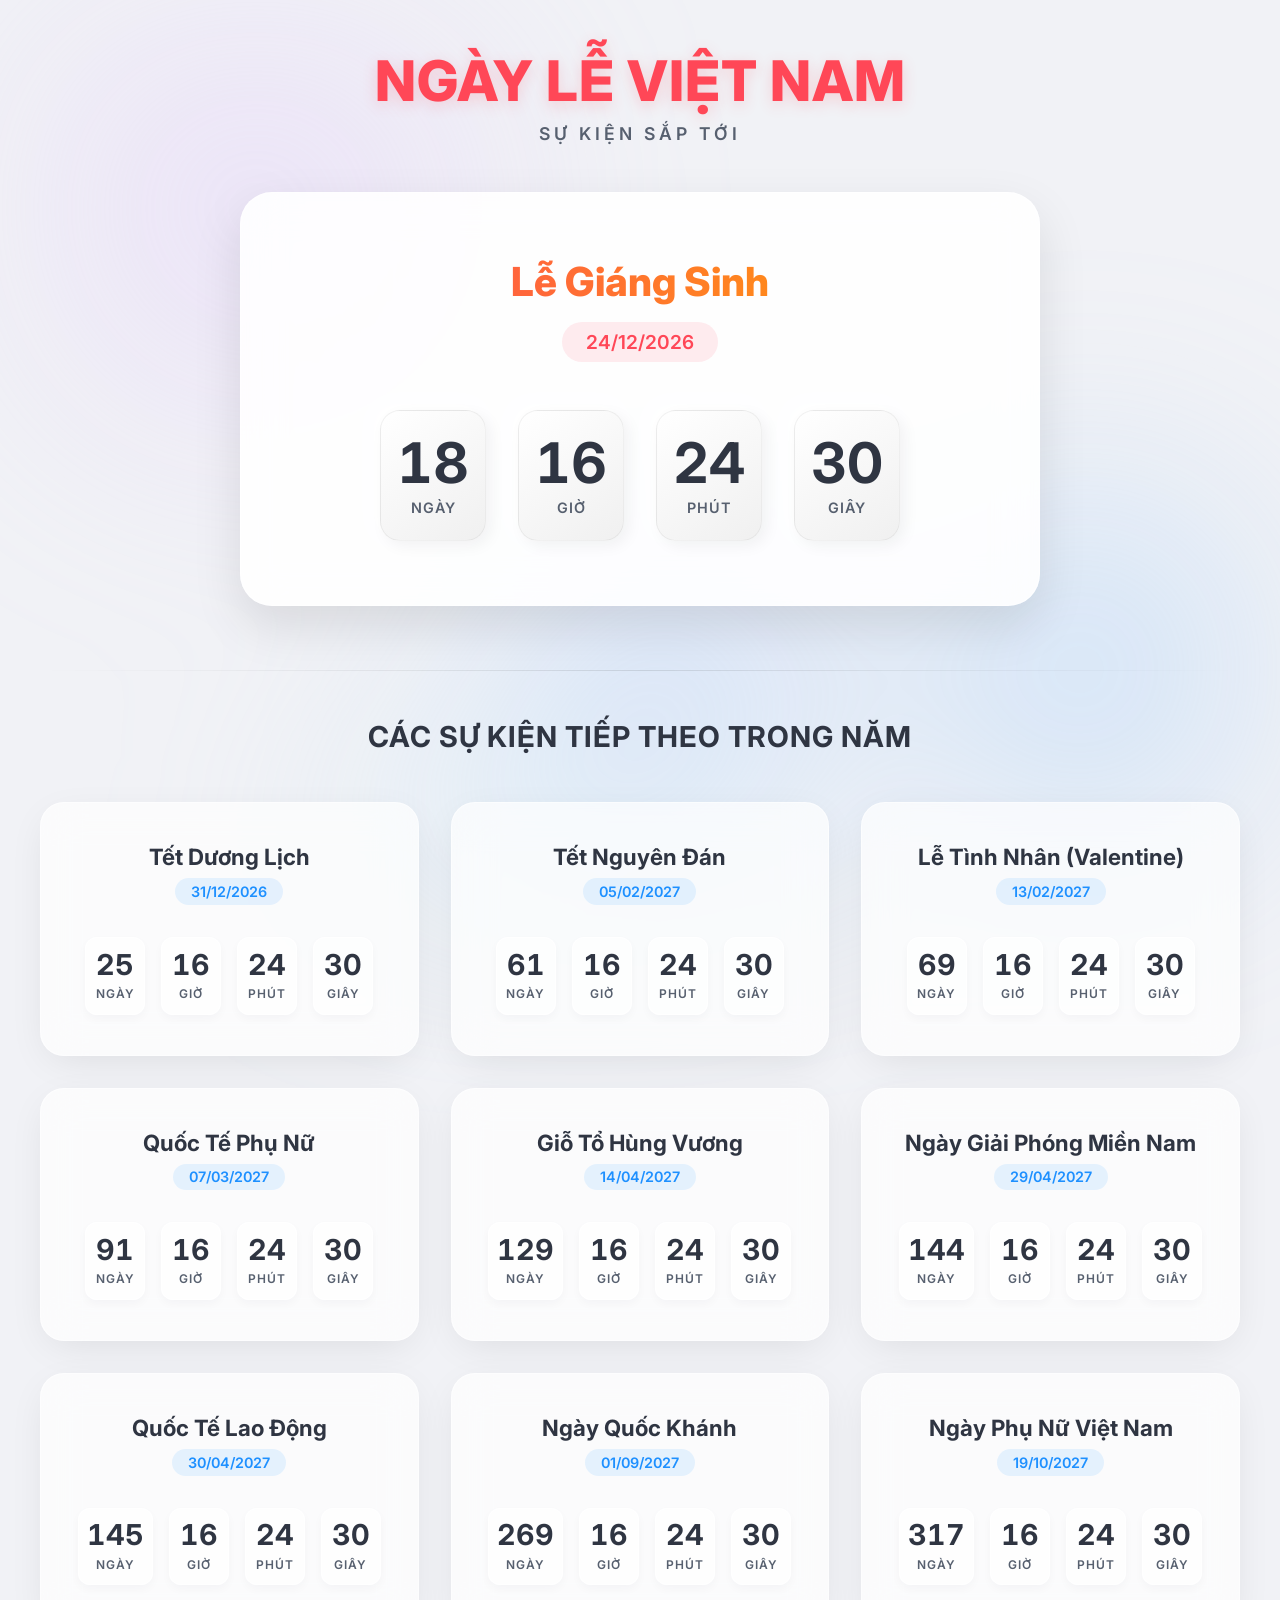
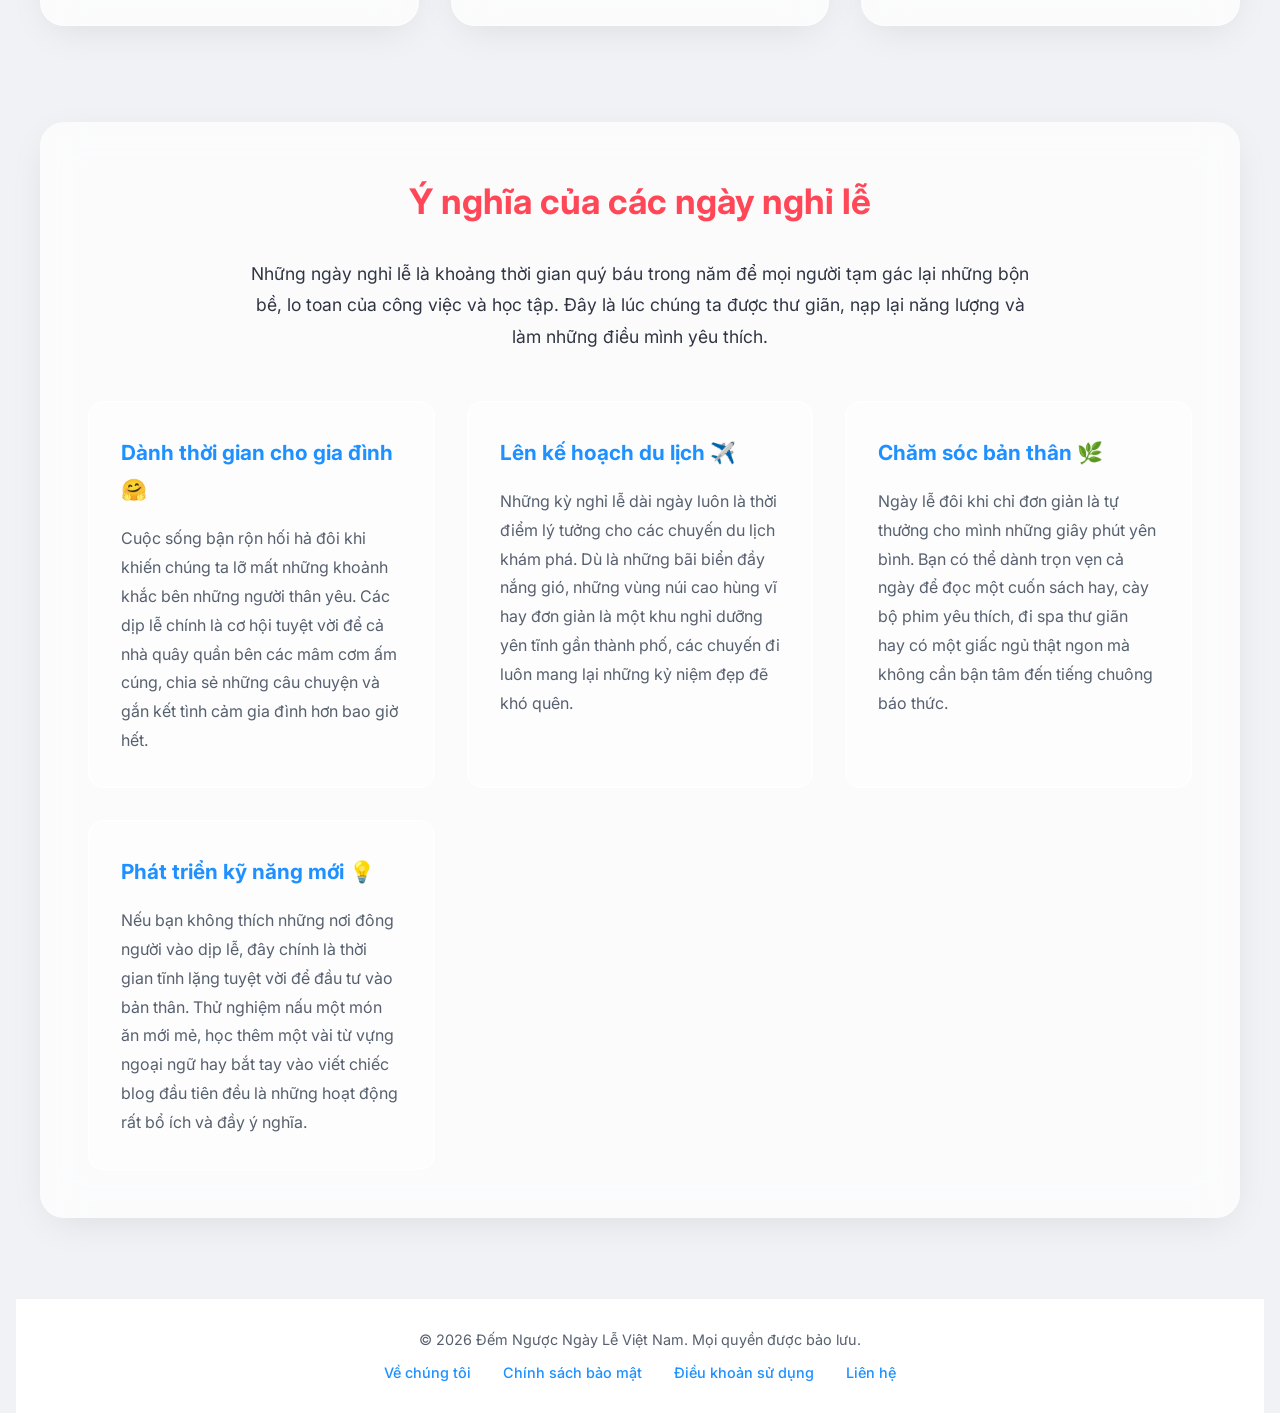
==== index.html @ 53a68ee4 "Add Vietnamese holidays countdown site Add initial site files (index.html, style.css, script.js) imp" ====
<!DOCTYPE html>
<html lang="vi">
<head>
    <meta charset="UTF-8">
    <meta name="viewport" content="width=device-width, initial-scale=1.0">
    <title>Đếm Ngược Ngày Lễ Việt Nam | Lịch Sự Kiện Chấm Com</title>
    <!-- SEO Best Practices -->
    <meta name="description" content="Trải nghiệm đếm ngược trực tuyến đến các ngày lễ lớn trong năm tại Việt Nam. Theo dõi thời gian đếm ngược chính xác, hình ảnh đẹp và thông tin hữu ích về văn hoá lễ hội.">
    <meta name="keywords" content="đếm ngược ngày lễ, ngày lễ việt nam, lịch nghỉ lễ, tết nguyên đán, giỗ tổ hùng vương, 30/4, quốc khánh 2/9">
    
    <link rel="stylesheet" href="style.css">
    <!-- Google Fonts for modern typography with Vietnamese support -->
    <link rel="preconnect" href="https://fonts.googleapis.com">
    <link rel="preconnect" href="https://fonts.gstatic.com" crossorigin>
    <link href="https://fonts.googleapis.com/css2?family=Inter:wght@300;400;600;800&display=swap" rel="stylesheet">
</head>
<body>
    <!-- Animated background for light theme -->
    <div class="background" aria-hidden="true">
        <div class="shape shape-1"></div>
        <div class="shape shape-2"></div>
        <div class="shape shape-3"></div>
        <div class="shape shape-4"></div>
    </div>
    
    <header class="main-header">
        <h1 class="main-title">Ngày Lễ Việt Nam</h1>
        <p class="main-subtitle">Sự kiện sắp tới</p>
    </header>

    <main class="container">
        <!-- Vị trí trung tâm cho sự kiện sắp tới gần nhất -->
        <section id="featured-holiday" class="featured-section" aria-label="Sự kiện sắp tới gần nhất">
            <!-- Featured Card injected by JS -->
        </section>

        <hr class="section-divider">

        <h2 class="section-title">Các sự kiện tiếp theo trong năm</h2>

        <!-- Danh sách các sự kiện còn lại -->
        <section class="holidays-grid" id="holidays-grid" aria-label="Tất cả các ngày lễ">
            <!-- Cards will be dynamically injected here by JS -->
        </section>
        
        <!-- Nội dung SEO giúp thoả mãn điều kiện Google AdSense -->
        <article class="seo-content">
            <h2>Ý nghĩa của các ngày nghỉ lễ</h2>
            <p>Những ngày nghỉ lễ là khoảng thời gian quý báu trong năm để mọi người tạm gác lại những bộn bề, lo toan của công việc và học tập. Đây là lúc chúng ta được thư giãn, nạp lại năng lượng và làm những điều mình yêu thích.</p>
            
            <div class="article-grid">
                <div class="article-block">
                    <h3>Dành thời gian cho gia đình 🤗</h3>
                    <p>Cuộc sống bận rộn hối hả đôi khi khiến chúng ta lỡ mất những khoảnh khắc bên những người thân yêu. Các dịp lễ chính là cơ hội tuyệt vời để cả nhà quây quần bên các mâm cơm ấm cúng, chia sẻ những câu chuyện và gắn kết tình cảm gia đình hơn bao giờ hết.</p>
                </div>
                
                <div class="article-block">
                    <h3>Lên kế hoạch du lịch ✈️</h3>
                    <p>Những kỳ nghỉ lễ dài ngày luôn là thời điểm lý tưởng cho các chuyến du lịch khám phá. Dù là những bãi biển đầy nắng gió, những vùng núi cao hùng vĩ hay đơn giản là một khu nghỉ dưỡng yên tĩnh gần thành phố, các chuyến đi luôn mang lại những kỷ niệm đẹp đẽ khó quên.</p>
                </div>
                
                <div class="article-block">
                    <h3>Chăm sóc bản thân 🌿</h3>
                    <p>Ngày lễ đôi khi chỉ đơn giản là tự thưởng cho mình những giây phút yên bình. Bạn có thể dành trọn vẹn cả ngày để đọc một cuốn sách hay, cày bộ phim yêu thích, đi spa thư giãn hay có một giấc ngủ thật ngon mà không cần bận tâm đến tiếng chuông báo thức.</p>
                </div>
                
                <div class="article-block">
                    <h3>Phát triển kỹ năng mới 💡</h3>
                    <p>Nếu bạn không thích những nơi đông người vào dịp lễ, đây chính là thời gian tĩnh lặng tuyệt vời để đầu tư vào bản thân. Thử nghiệm nấu một món ăn mới mẻ, học thêm một vài từ vựng ngoại ngữ hay bắt tay vào viết chiếc blog đầu tiên đều là những hoạt động rất bổ ích và đầy ý nghĩa.</p>
                </div>
            </div>
        </article>
    </main>

    <!-- Footer tiêu chuẩn cho AdSense -->
    <footer class="site-footer">
        <div class="footer-bottom">
            <p>&copy; <span id="current-year"></span> Đếm Ngược Ngày Lễ Việt Nam. Mọi quyền được bảo lưu.</p>
            <div class="footer-links">
                <a href="#about">Về chúng tôi</a>
                <a href="#privacy">Chính sách bảo mật</a>
                <a href="#terms">Điều khoản sử dụng</a>
                <a href="#contact">Liên hệ</a>
            </div>
        </div>
    </footer>

    <script src="script.js"></script>
    <script>
        document.getElementById('current-year').textContent = new Date().getFullYear();
    </script>
</body>
</html>
---- style.css ----
:root {
    --primary: #ff4757;
    --secondary: #ffa502;
    --accent: #1e90ff;
    --bg-light: #f1f2f6;
    --text-dark: #2f3542;
    --text-muted: #57606f;
    --glass-bg: rgba(255, 255, 255, 0.7);
    --glass-border: rgba(255, 255, 255, 0.5);
    --glass-hover: rgba(255, 255, 255, 0.95);
    --glass-shadow: 0 10px 40px -10px rgba(0, 0, 0, 0.1);
}

* {
    margin: 0;
    padding: 0;
    box-sizing: border-box;
    font-family: 'Inter', sans-serif; /* Chuyển sang Inter hiển thị tiếng Việt in hoa tốt hơn */
}

body {
    background-color: var(--bg-light);
    color: var(--text-dark);
    min-height: 100vh;
    overflow-x: hidden;
    position: relative;
    -webkit-font-smoothing: antialiased;
    padding: 3rem 1rem 0;
    display: flex;
    flex-direction: column;
    align-items: center;
}

/* Animated Background Shapes - Softer Theme */
.background {
    position: fixed;
    width: 100vw;
    height: 100vh;
    top: 0;
    left: 0;
    z-index: -1;
    overflow: hidden;
    filter: blur(100px);
}

.shape {
    position: absolute;
    border-radius: 50%;
    animation: float 30s infinite alternate cubic-bezier(0.45, 0.05, 0.55, 0.95);
    opacity: 0.4;
}

/* Sử dụng các màu dịu mắt hơn cho ban đêm (Soft Pastels/Muted Tones) */
.shape-1 {
    width: 60vw;
    height: 60vw;
    background: radial-gradient(circle, #e0c3fc 0%, transparent 60%);
    top: -20%;
    left: -10%;
}

.shape-2 {
    width: 50vw;
    height: 50vw;
    background: radial-gradient(circle, #8ec5fc 0%, transparent 60%);
    bottom: -10%;
    right: -10%;
    animation-delay: -5s;
    animation-duration: 35s;
}

.shape-3 {
    width: 45vw;
    height: 45vw;
    background: radial-gradient(circle, #a1c4fd 0%, transparent 60%);
    top: 40%;
    left: 30%;
    animation-delay: -10s;
    animation-duration: 25s;
}

.shape-4 {
    width: 70vw;
    height: 30vw;
    background: radial-gradient(circle, #c2e9fb 0%, transparent 70%);
    bottom: -20%;
    left: 10%;
    animation-delay: -15s;
}

@keyframes float {
    0% { transform: translate(0, 0) scale(1) rotate(0deg); }
    100% { transform: translate(60px, 80px) scale(1.1) rotate(15deg); }
}

/* Header */
.main-header {
    text-align: center;
    margin-bottom: 3rem;
    animation: fadeSlideUp 1s ease-out forwards;
}

.main-title {
    font-size: 3.5rem;
    font-weight: 800;
    color: var(--primary); /* Đã thay thế hiệu ứng cắt chữ gradient gây lỗi font tiếng Việt */
    text-transform: uppercase;
    letter-spacing: 1px;
    margin-bottom: 0.5rem;
    line-height: 1.2;
    text-shadow: 0 4px 15px rgba(255, 71, 87, 0.2);
}

.main-subtitle {
    font-size: 1.1rem;
    font-weight: 600;
    letter-spacing: 4px;
    text-transform: uppercase;
    color: var(--text-muted);
}

@keyframes fadeSlideUp {
    from { opacity: 0; transform: translateY(20px); }
    to { opacity: 1; transform: translateY(0); }
}

/* Main Container */
.container {
    width: 100%;
    max-width: 1200px;
    margin: 0 auto;
}

/* SECTION DIVIDER & TITLE */
.section-divider {
    border: 0;
    height: 1px;
    background: linear-gradient(to right, transparent, rgba(0,0,0,0.1), transparent);
    margin: 4rem 0 3rem;
}

.section-title {
    text-align: center;
    font-size: 1.8rem;
    font-weight: 700;
    color: var(--text-dark);
    margin-bottom: 2rem;
    text-transform: uppercase;
    letter-spacing: 1px;
}

/* FEATURED SECTION (Top, Center, Largest) */
.featured-section {
    display: flex;
    justify-content: center;
    width: 100%;
    margin-bottom: 2rem;
}

.featured-card {
    width: 100%;
    max-width: 800px;
    padding: 4rem 3rem !important;
    text-align: center;
    border-radius: 32px !important;
    background: rgba(255,255,255,0.9) !important;
    box-shadow: 0 20px 50px rgba(0,0,0,0.1) !important;
}

.featured-card .card-title {
    font-size: 2.5rem;
    font-weight: 800;
    background: linear-gradient(to right, #ff4757, #ffa502);
    -webkit-background-clip: text;
    -webkit-text-fill-color: transparent;
    margin-bottom: 1rem;
}

.featured-card .card-date {
    font-size: 1.2rem;
    font-weight: 600;
    padding: 0.5rem 1.5rem;
    background: rgba(255, 71, 87, 0.1);
    color: var(--primary);
    border-radius: 50px;
}

/* Custom large timer for featured section */
.featured-card .mini-countdown {
    gap: 2rem;
    margin-top: 3rem;
}

.featured-card .mini-time-box {
    background: linear-gradient(145deg, #ffffff, #f0f0f0);
    padding: 1.5rem 1rem;
    border-radius: 20px;
    min-width: 100px;
    border: 1px solid rgba(0,0,0,0.05);
    box-shadow: 5px 5px 15px rgba(0,0,0,0.05), -5px -5px 15px rgba(255,255,255,1);
}

.featured-card .mini-time {
    font-size: 3.5rem;
    color: var(--text-dark);
    text-shadow: none;
}

.featured-card .mini-label {
    font-size: 0.9rem;
    color: var(--text-muted);
    font-weight: 600;
    margin-top: 0.5rem;
}

/* Grid for the Rest */
.holidays-grid {
    display: grid;
    grid-template-columns: repeat(auto-fill, minmax(300px, 1fr));
    gap: 2rem;
    padding: 1rem 0;
}

/* Glassmorphism Standard Card */
.holiday-card {
    background: var(--glass-bg);
    border: 1px solid var(--glass-border);
    backdrop-filter: blur(20px);
    -webkit-backdrop-filter: blur(20px);
    border-radius: 24px;
    padding: 2.5rem 2rem;
    box-shadow: var(--glass-shadow);
    text-align: center;
    transition: all 0.4s cubic-bezier(0.175, 0.885, 0.32, 1.275);
    animation: fadeIn 0.8s ease-out forwards;
    opacity: 0;
    transform: translateY(20px);
}

.holiday-card:hover {
    transform: translateY(-8px) scale(1.02);
    background: var(--glass-hover);
    box-shadow: 0 20px 40px rgba(0, 0, 0, 0.12);
}

@keyframes fadeIn {
    to { opacity: 1; transform: translateY(0); }
}

/* Card Content Standard */
.card-header {
    margin-bottom: 1.5rem;
}

.card-title {
    font-size: 1.4rem;
    font-weight: 700;
    color: var(--text-dark);
    margin-bottom: 0.5rem;
}

.card-date {
    font-size: 0.9rem;
    font-weight: 600;
    color: var(--accent);
    background: rgba(30, 144, 255, 0.1);
    padding: 0.3rem 1rem;
    border-radius: 20px;
    display: inline-block;
}

/* Mini Countdown */
.mini-countdown {
    display: flex;
    justify-content: center;
    gap: 1rem;
    margin-top: 2rem;
}

.mini-time-box {
    display: flex;
    flex-direction: column;
    align-items: center;
    background: rgba(255,255,255,0.6);
    padding: 0.8rem 0.5rem;
    border-radius: 12px;
    min-width: 60px;
    border: 1px solid rgba(255,255,255,0.8);
    box-shadow: 0 4px 10px rgba(0,0,0,0.03);
}

.mini-time {
    font-size: 1.8rem;
    font-weight: 700;
    line-height: 1;
    font-variant-numeric: tabular-nums;
    color: var(--text-dark);
}

.mini-label {
    font-size: 0.75rem;
    font-weight: 600;
    text-transform: uppercase;
    letter-spacing: 1px;
    color: var(--text-muted);
    margin-top: 0.4rem;
}

.celebrate-msg {
    font-size: 1.5rem;
    font-weight: 800;
    color: var(--primary);
    margin-top: 2rem;
    animation: pulseMsg 2s infinite;
}

@keyframes pulseMsg {
    0%, 100% { transform: scale(1); }
    50% { transform: scale(1.05); }
}

/* SEO Content Section */
.seo-content {
    margin-top: 5rem;
    padding: 3rem;
    background: var(--glass-bg);
    border-radius: 24px;
    box-shadow: var(--glass-shadow);
    color: var(--text-dark);
    line-height: 1.8;
    backdrop-filter: blur(20px);
}

.seo-content h2 {
    font-size: 2.2rem;
    margin-bottom: 1.5rem;
    color: var(--primary);
    text-align: center;
}

.seo-content > p {
    font-size: 1.1rem;
    margin-bottom: 3rem;
    text-align: center;
    max-width: 800px;
    margin-left: auto;
    margin-right: auto;
}

.article-grid {
    display: grid;
    grid-template-columns: repeat(auto-fit, minmax(300px, 1fr));
    gap: 2rem;
}

.article-block {
    background: rgba(255,255,255,0.5);
    padding: 2rem;
    border-radius: 16px;
    border: 1px solid rgba(255,255,255,0.8);
}

.article-block h3 {
    font-size: 1.3rem;
    color: var(--accent);
    margin-bottom: 1rem;
}

.article-block p {
    font-size: 1rem;
    color: var(--text-muted);
}

/* Footer AdSense Compliance */
.site-footer {
    width: 100%;
    margin-top: 5rem;
    background: #ffffff;
    padding: 2rem 0;
    text-align: center;
    border-top: 1px solid rgba(0,0,0,0.05);
}

.footer-bottom p {
    color: var(--text-muted);
    margin-bottom: 1rem;
    font-size: 0.9rem;
}

.footer-links {
    display: flex;
    justify-content: center;
    gap: 2rem;
    flex-wrap: wrap;
}

.footer-links a {
    color: var(--accent);
    text-decoration: none;
    font-size: 0.9rem;
    font-weight: 500;
    transition: color 0.3s;
}

.footer-links a:hover {
    color: var(--primary);
    text-decoration: underline;
}

/* Responsive */
@media (max-width: 768px) {
    .main-title {
        font-size: 2.2rem;
    }
    
    .featured-card {
        padding: 2.5rem 1.5rem !important;
    }
    
    .featured-card .card-title {
        font-size: 1.8rem;
    }
    
    .featured-card .mini-countdown {
        gap: 0.8rem;
    }
    
    .featured-card .mini-time-box {
        min-width: 70px;
        padding: 1rem 0.5rem;
    }
    
    .featured-card .mini-time {
        font-size: 2rem;
    }

    .holidays-grid {
        grid-template-columns: repeat(auto-fill, minmax(280px, 1fr));
        gap: 1.5rem;
    }
    
    .seo-content {
        padding: 2rem 1.5rem;
    }
}
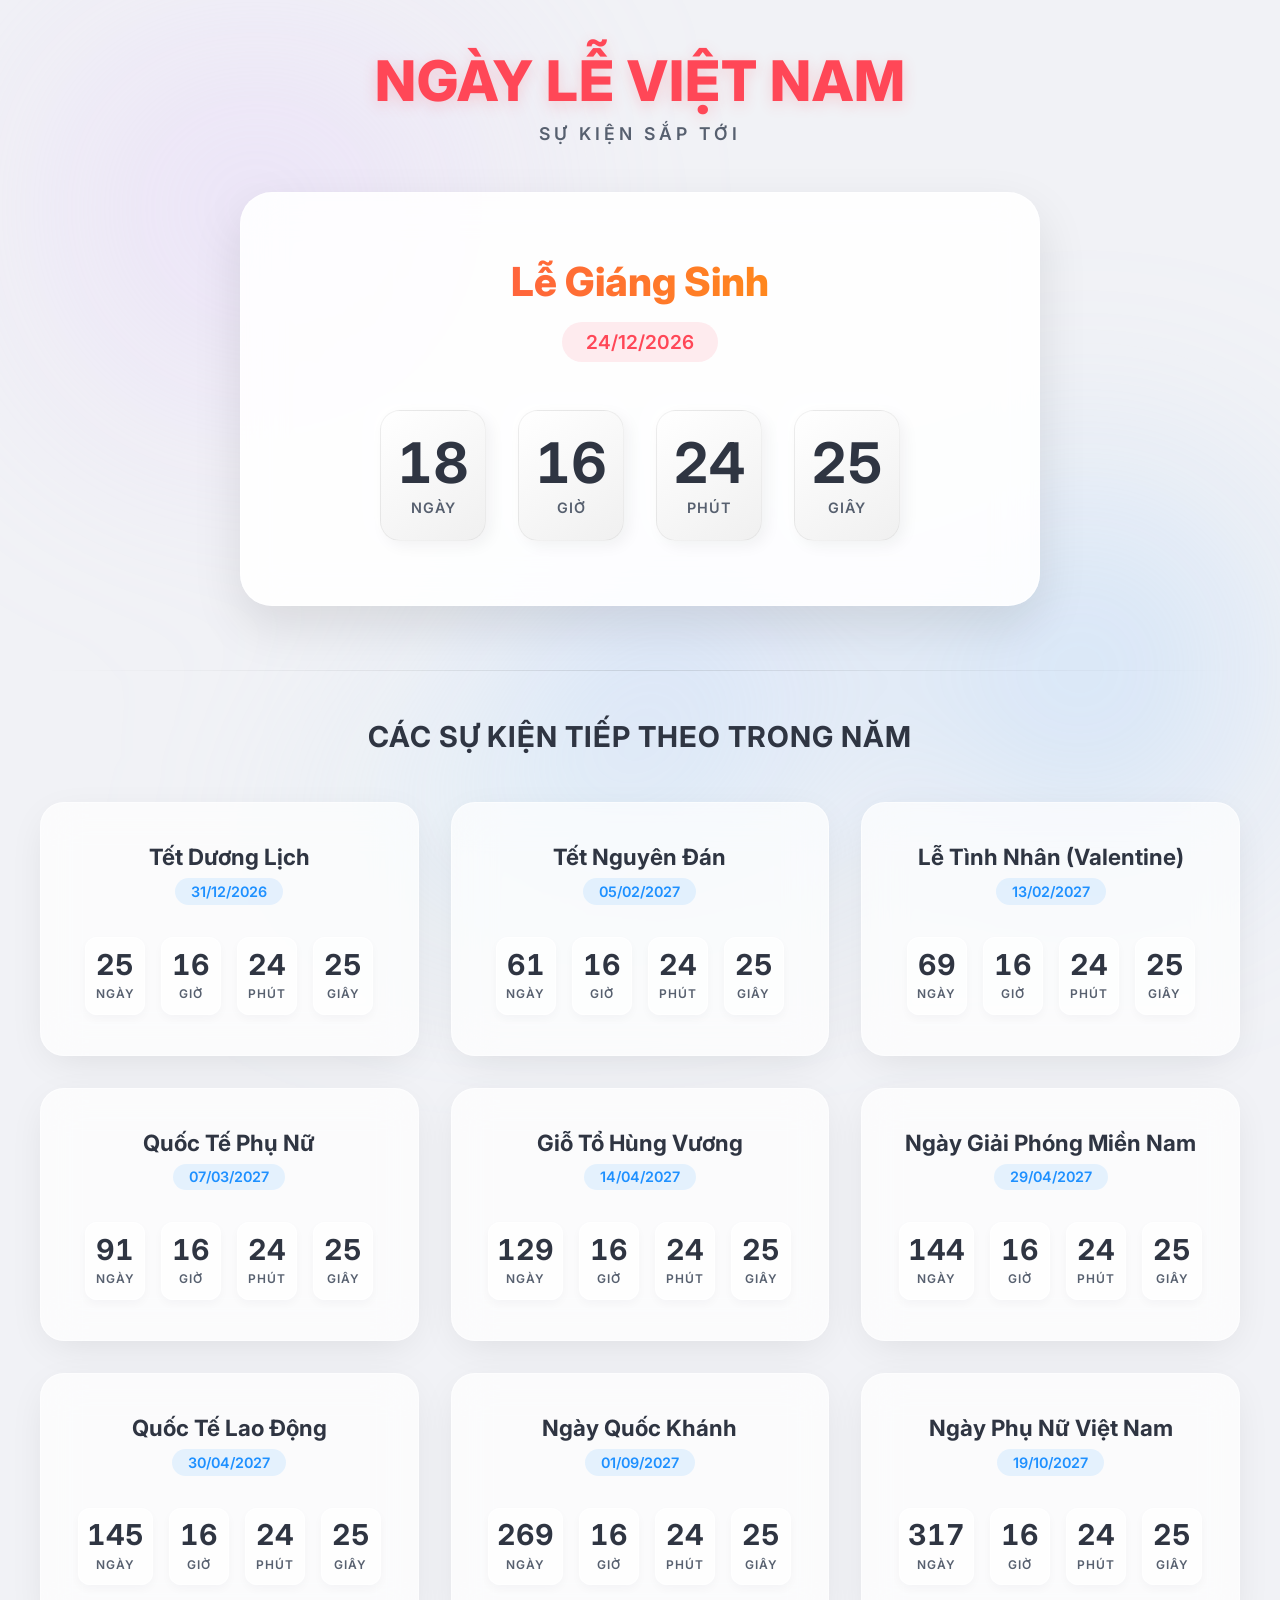
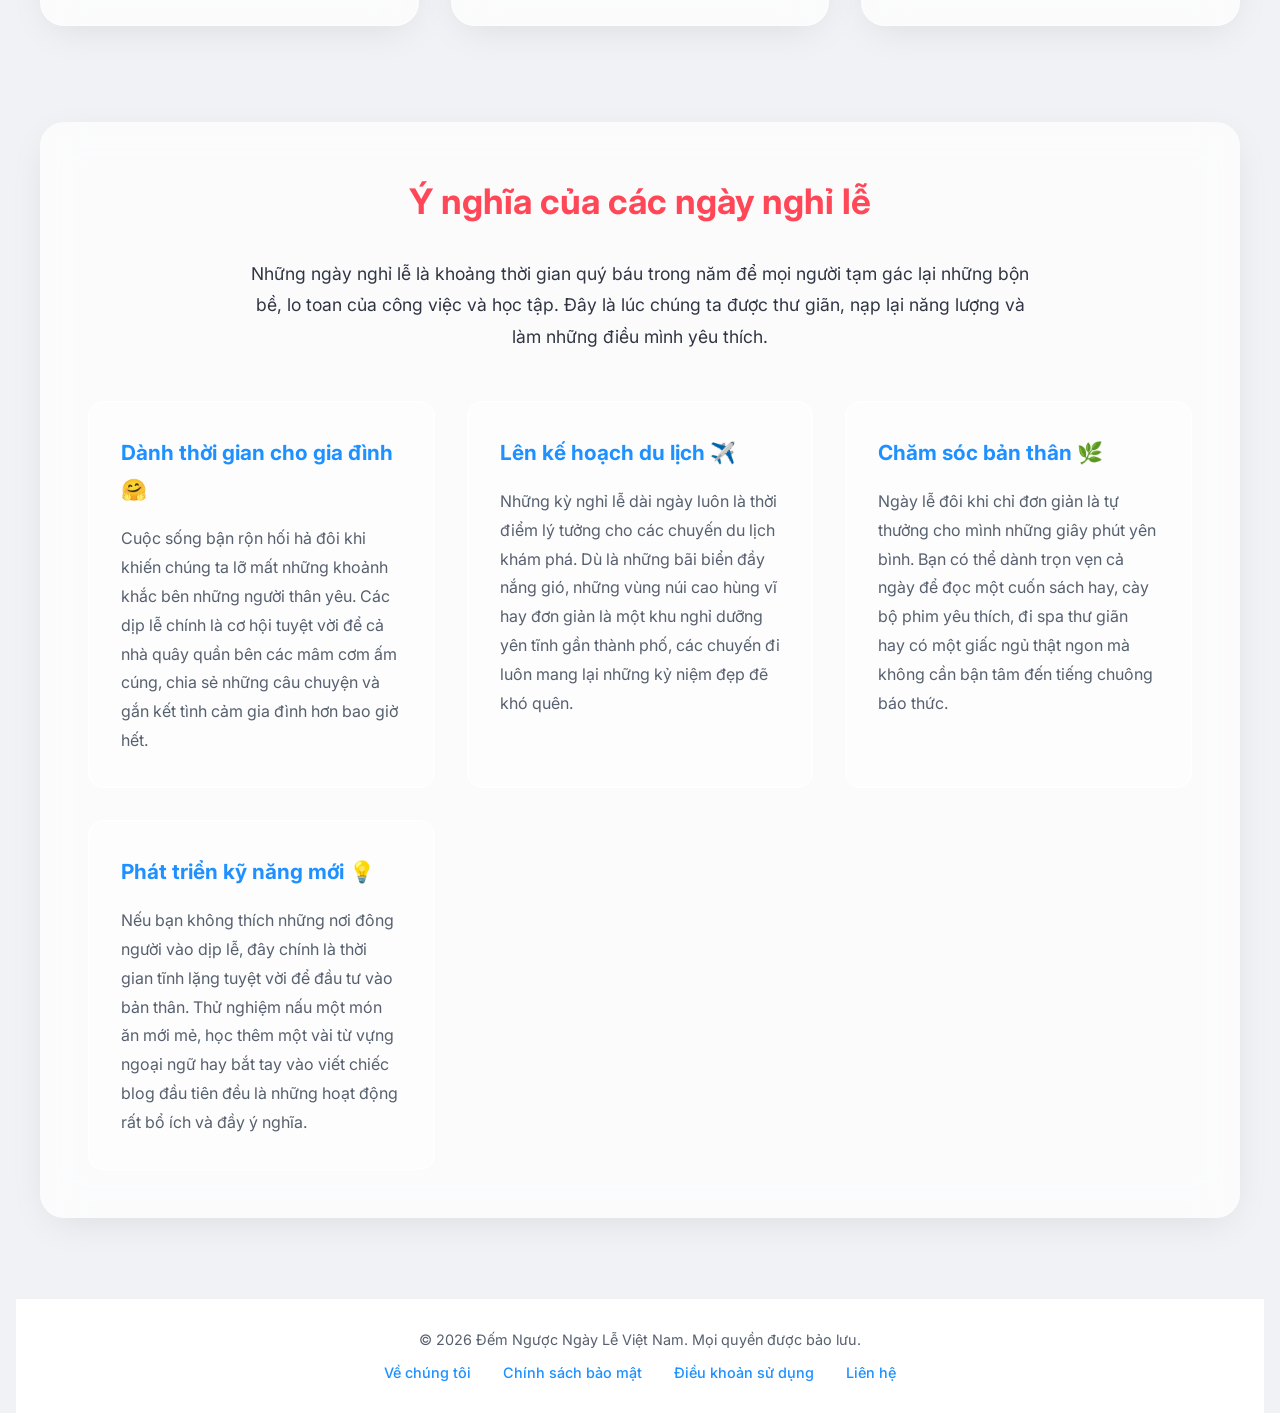
==== commit 66e1fe76: "update" ====
--- a/index.html
+++ b/index.html
@@ -13,6 +13,9 @@
     <link rel="preconnect" href="https://fonts.googleapis.com">
     <link rel="preconnect" href="https://fonts.gstatic.com" crossorigin>
     <link href="https://fonts.googleapis.com/css2?family=Inter:wght@300;400;600;800&display=swap" rel="stylesheet">
+    <!-- Google AdSense -->
+    <script async src="https://pagead2.googlesyndication.com/pagead/js/adsbygoogle.js?client=ca-pub-4878455337844727"
+     crossorigin="anonymous"></script>
 </head>
 <body>
     <!-- Animated background for light theme -->
@@ -77,10 +80,10 @@
         <div class="footer-bottom">
             <p>&copy; <span id="current-year"></span> Đếm Ngược Ngày Lễ Việt Nam. Mọi quyền được bảo lưu.</p>
             <div class="footer-links">
-                <a href="#about">Về chúng tôi</a>
-                <a href="#privacy">Chính sách bảo mật</a>
-                <a href="#terms">Điều khoản sử dụng</a>
-                <a href="#contact">Liên hệ</a>
+                <a href="about.html">Về chúng tôi</a>
+                <a href="privacy.html">Chính sách bảo mật</a>
+                <a href="terms.html">Điều khoản sử dụng</a>
+                <a href="contact.html">Liên hệ</a>
             </div>
         </div>
     </footer>
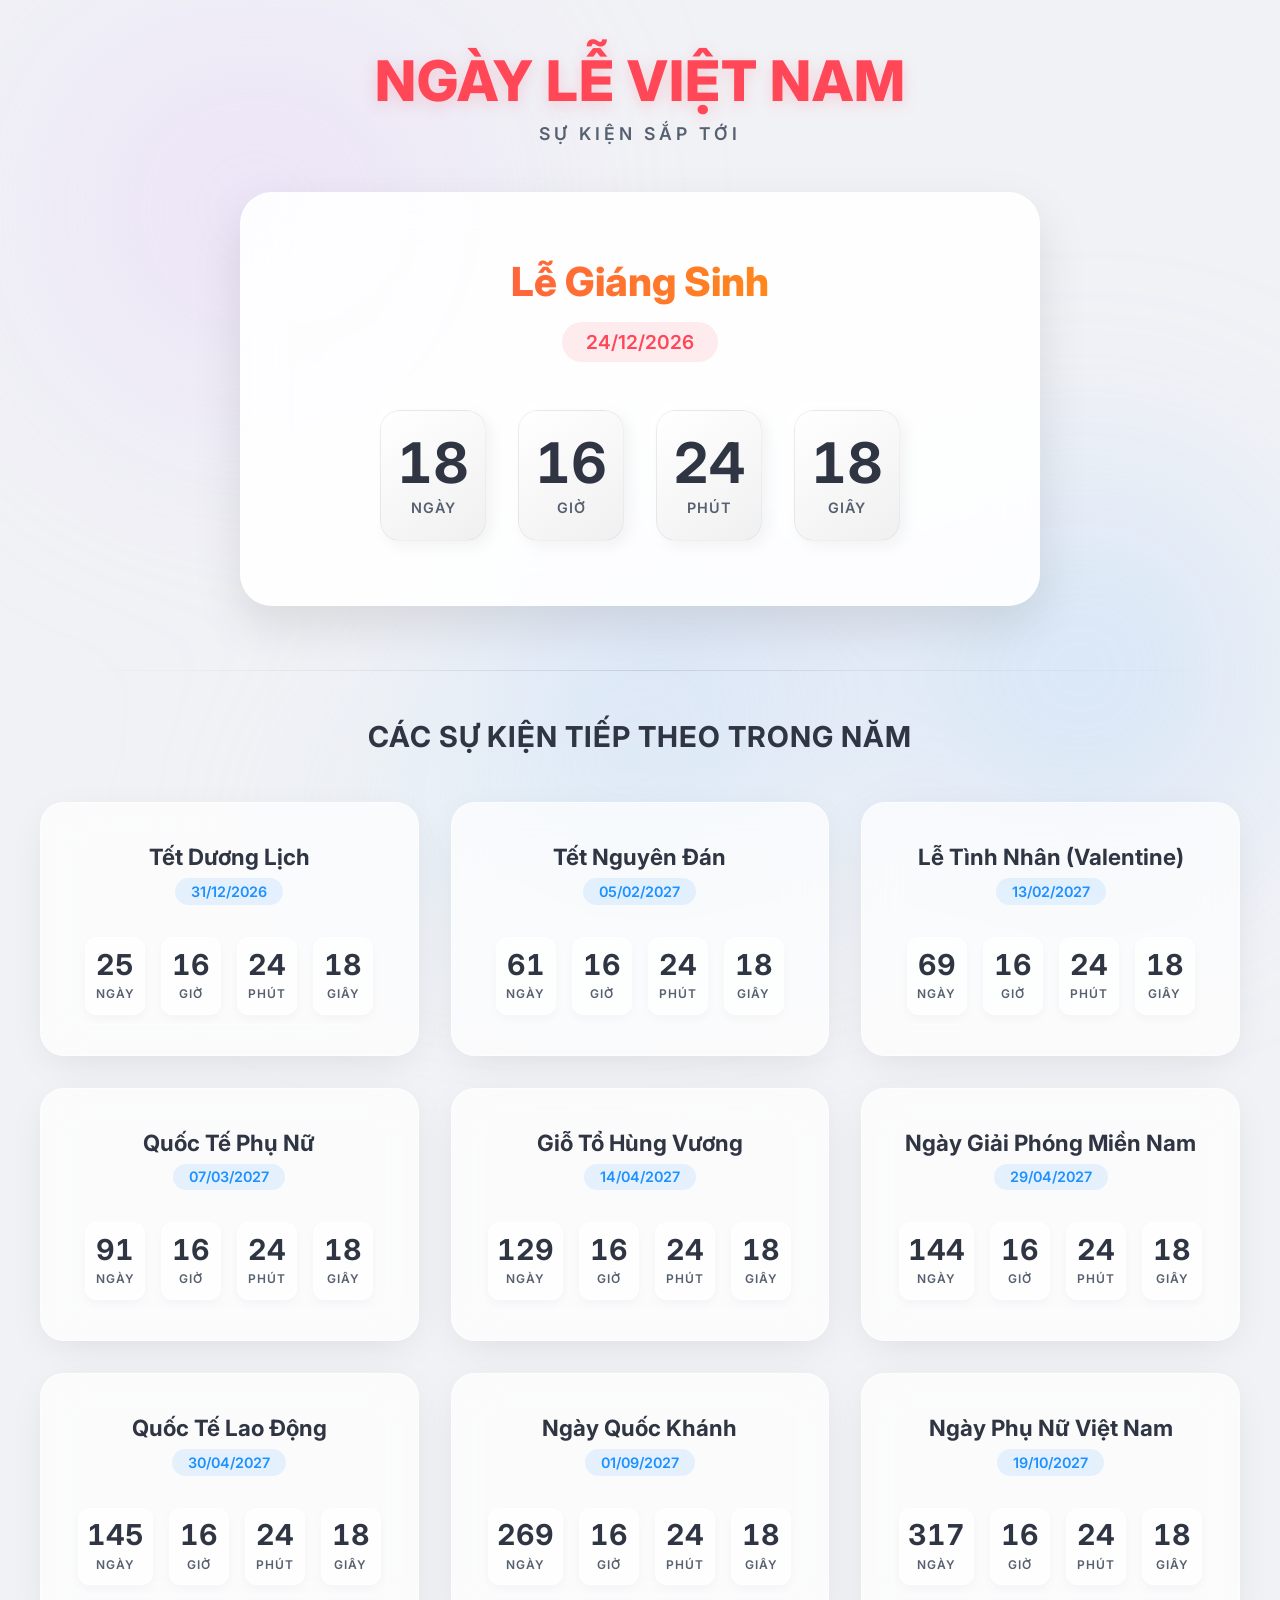
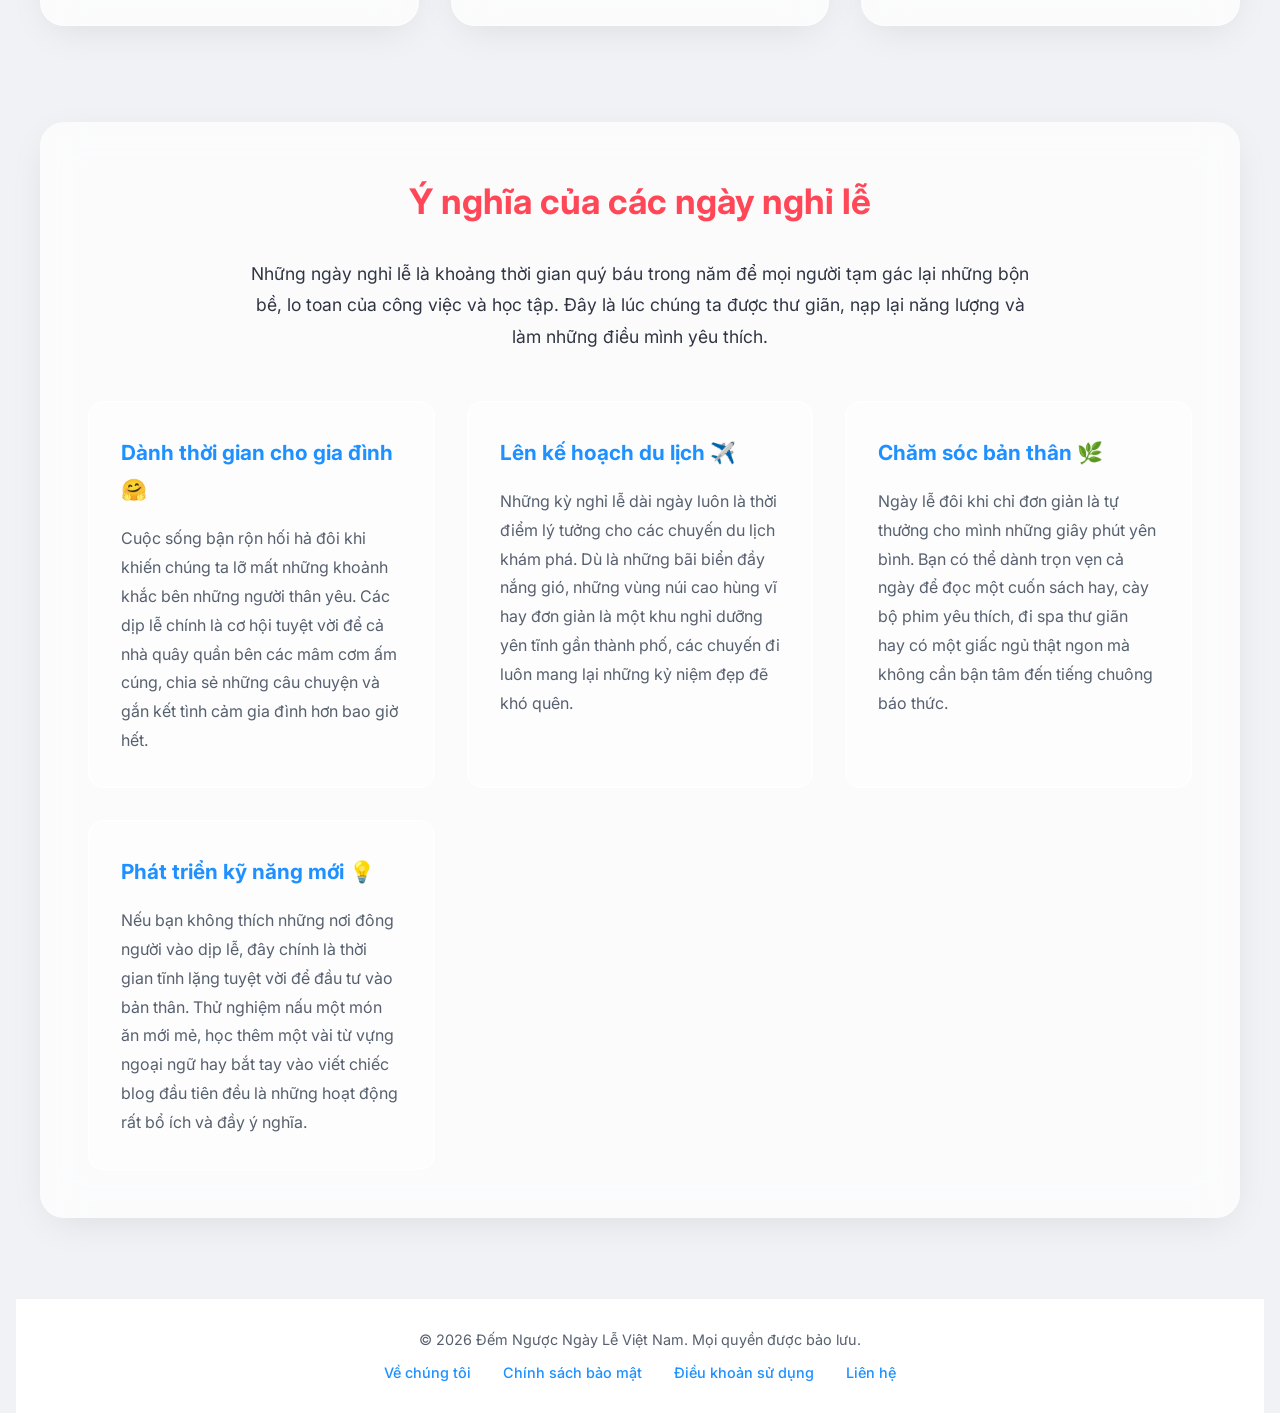
==== commit 62d94707: "update" ====
--- a/index.html
+++ b/index.html
@@ -1,6 +1,15 @@
 <!DOCTYPE html>
 <html lang="vi">
 <head>
+    <!-- Google tag (gtag.js) -->
+    <script async src="https://www.googletagmanager.com/gtag/js?id=G-WPCNY80R5B"></script>
+    <script>
+      window.dataLayer = window.dataLayer || [];
+      function gtag(){dataLayer.push(arguments);}
+      gtag('js', new Date());
+    
+      gtag('config', 'G-WPCNY80R5B');
+    </script>
     <meta charset="UTF-8">
     <meta name="viewport" content="width=device-width, initial-scale=1.0">
     <title>Đếm Ngược Ngày Lễ Việt Nam | Lịch Sự Kiện Chấm Com</title>
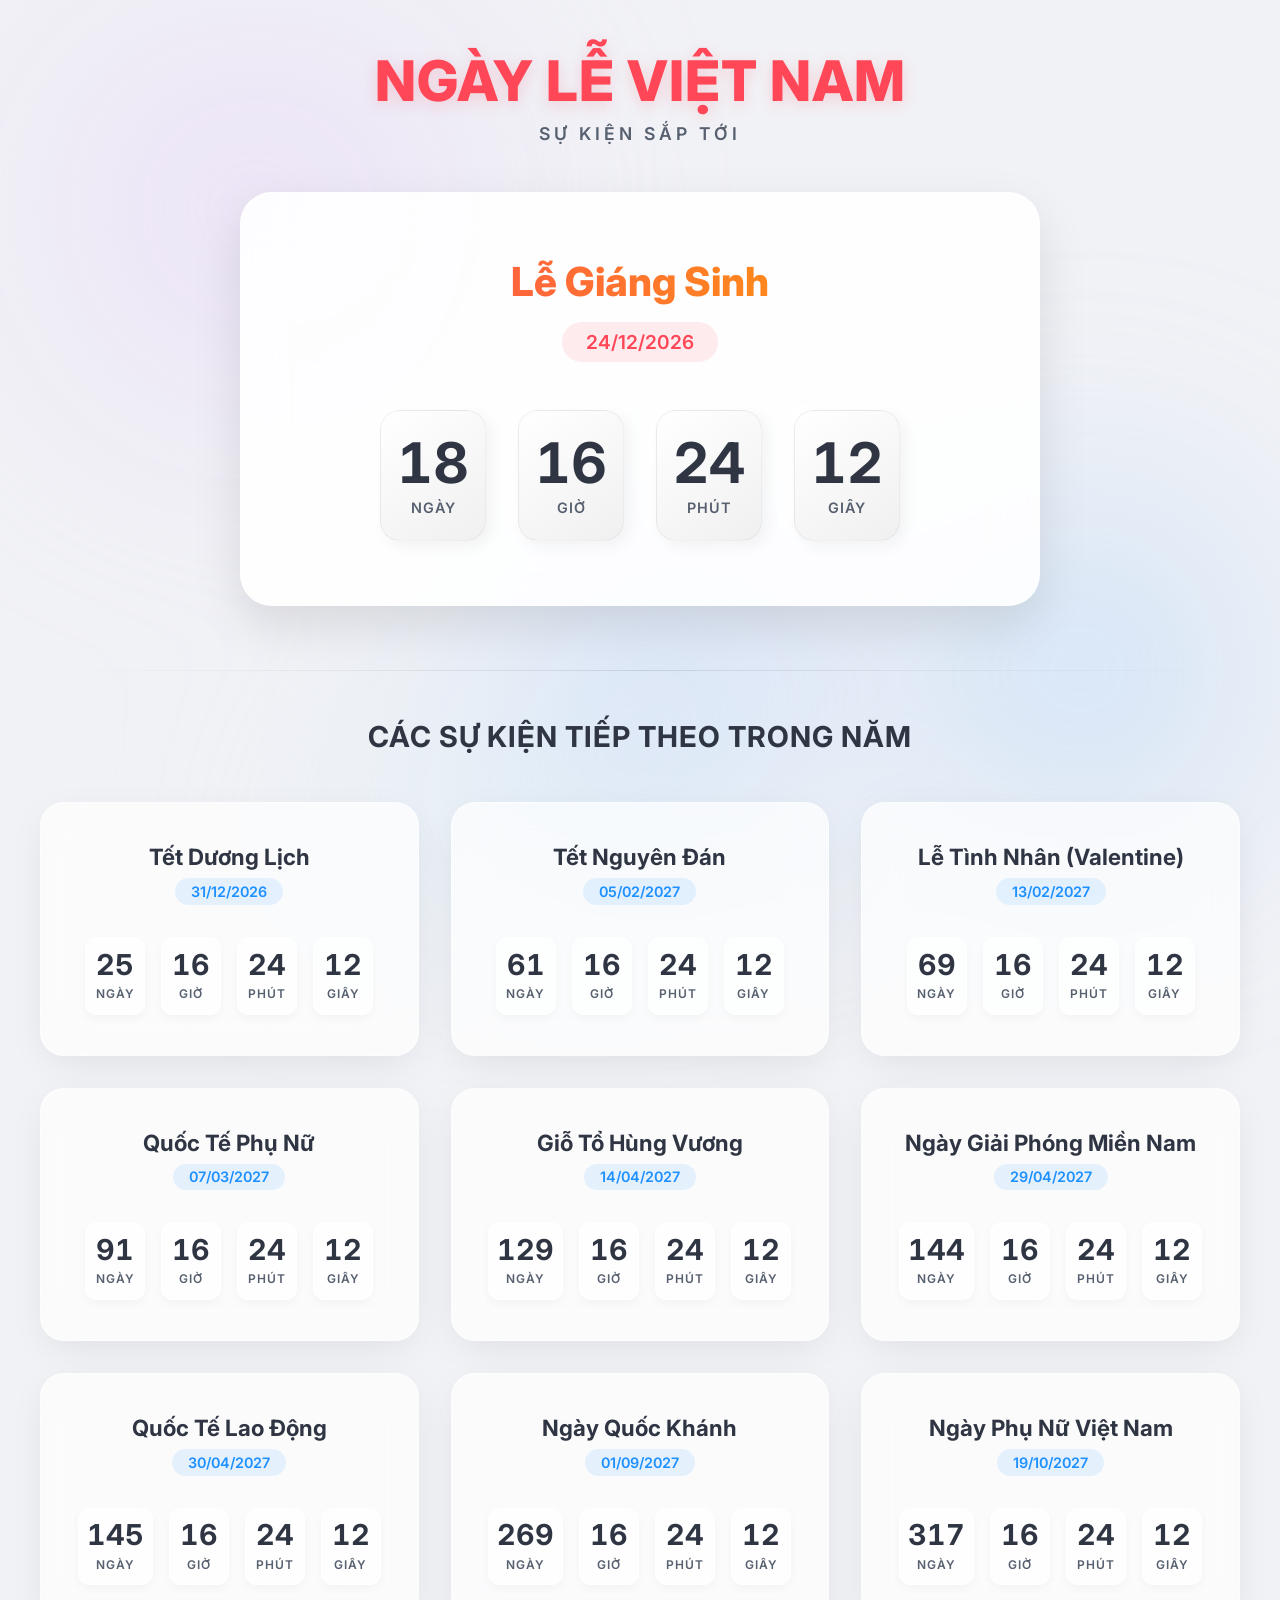
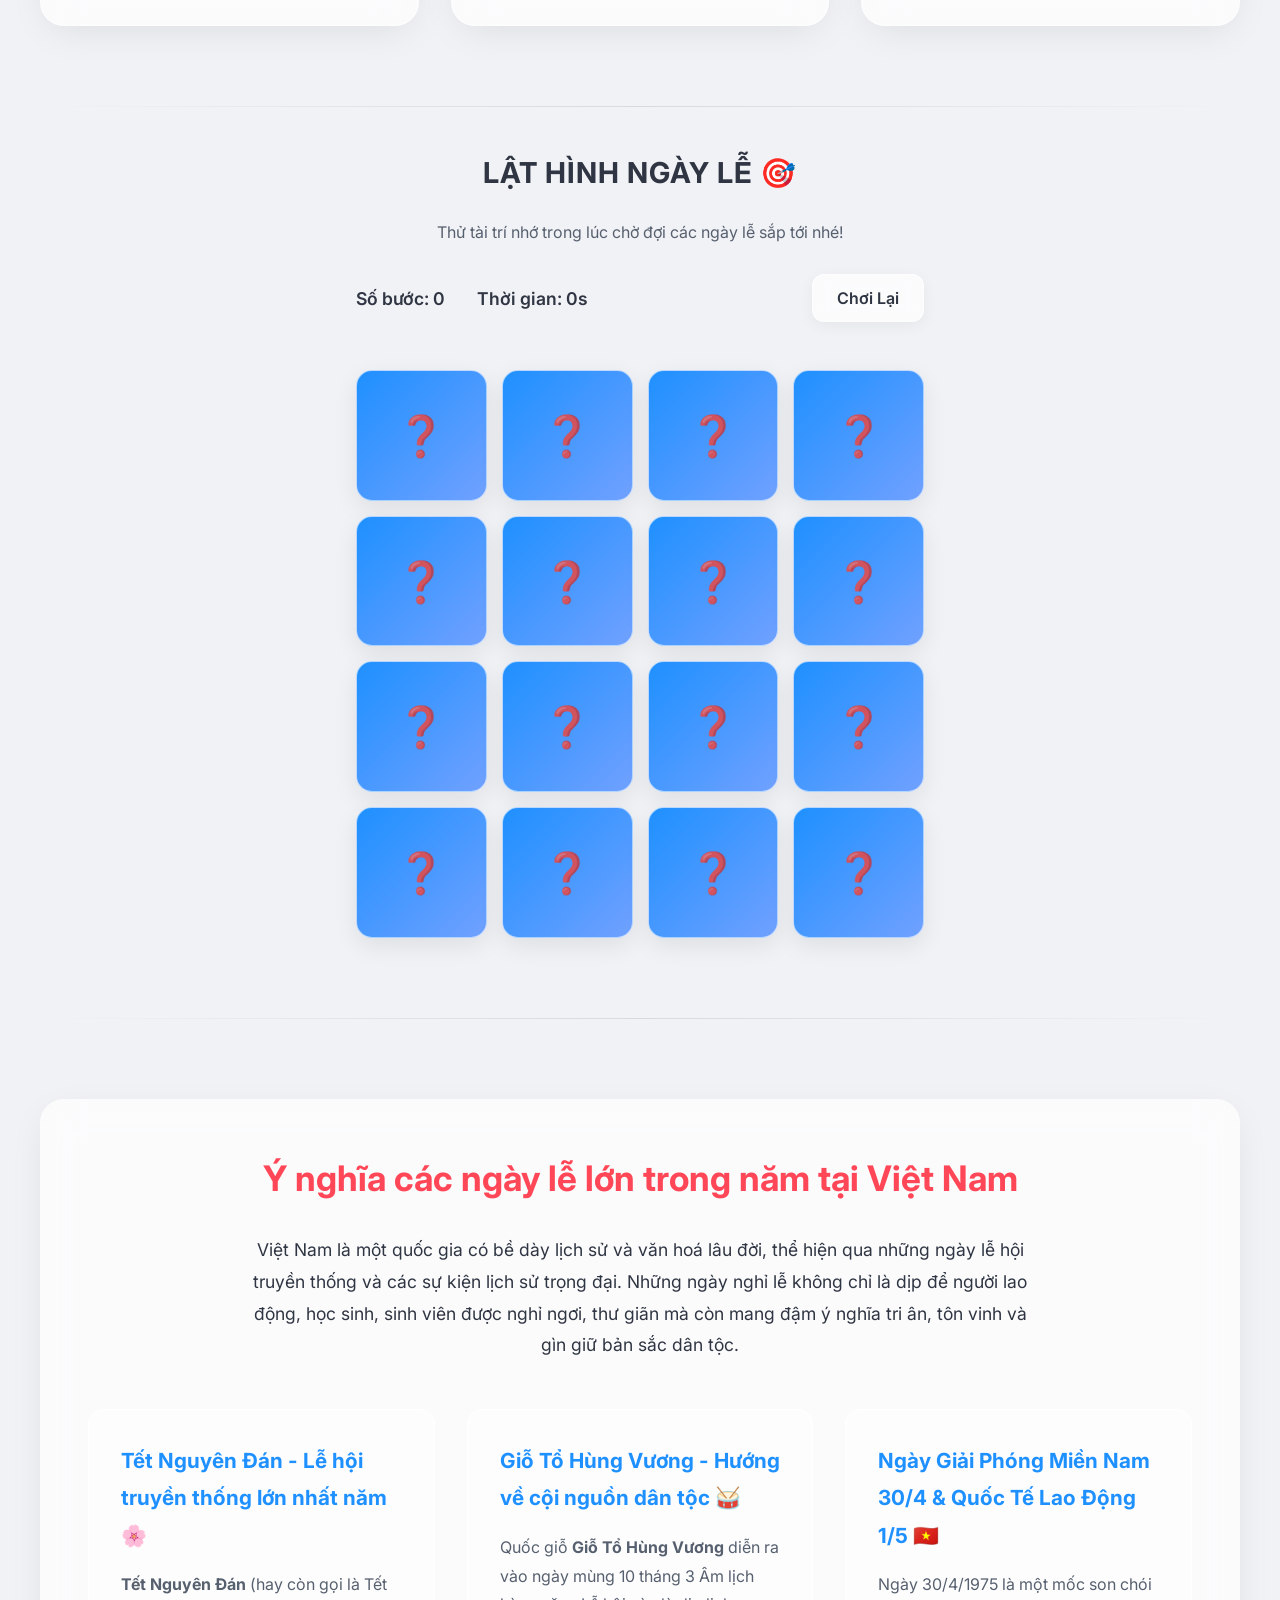
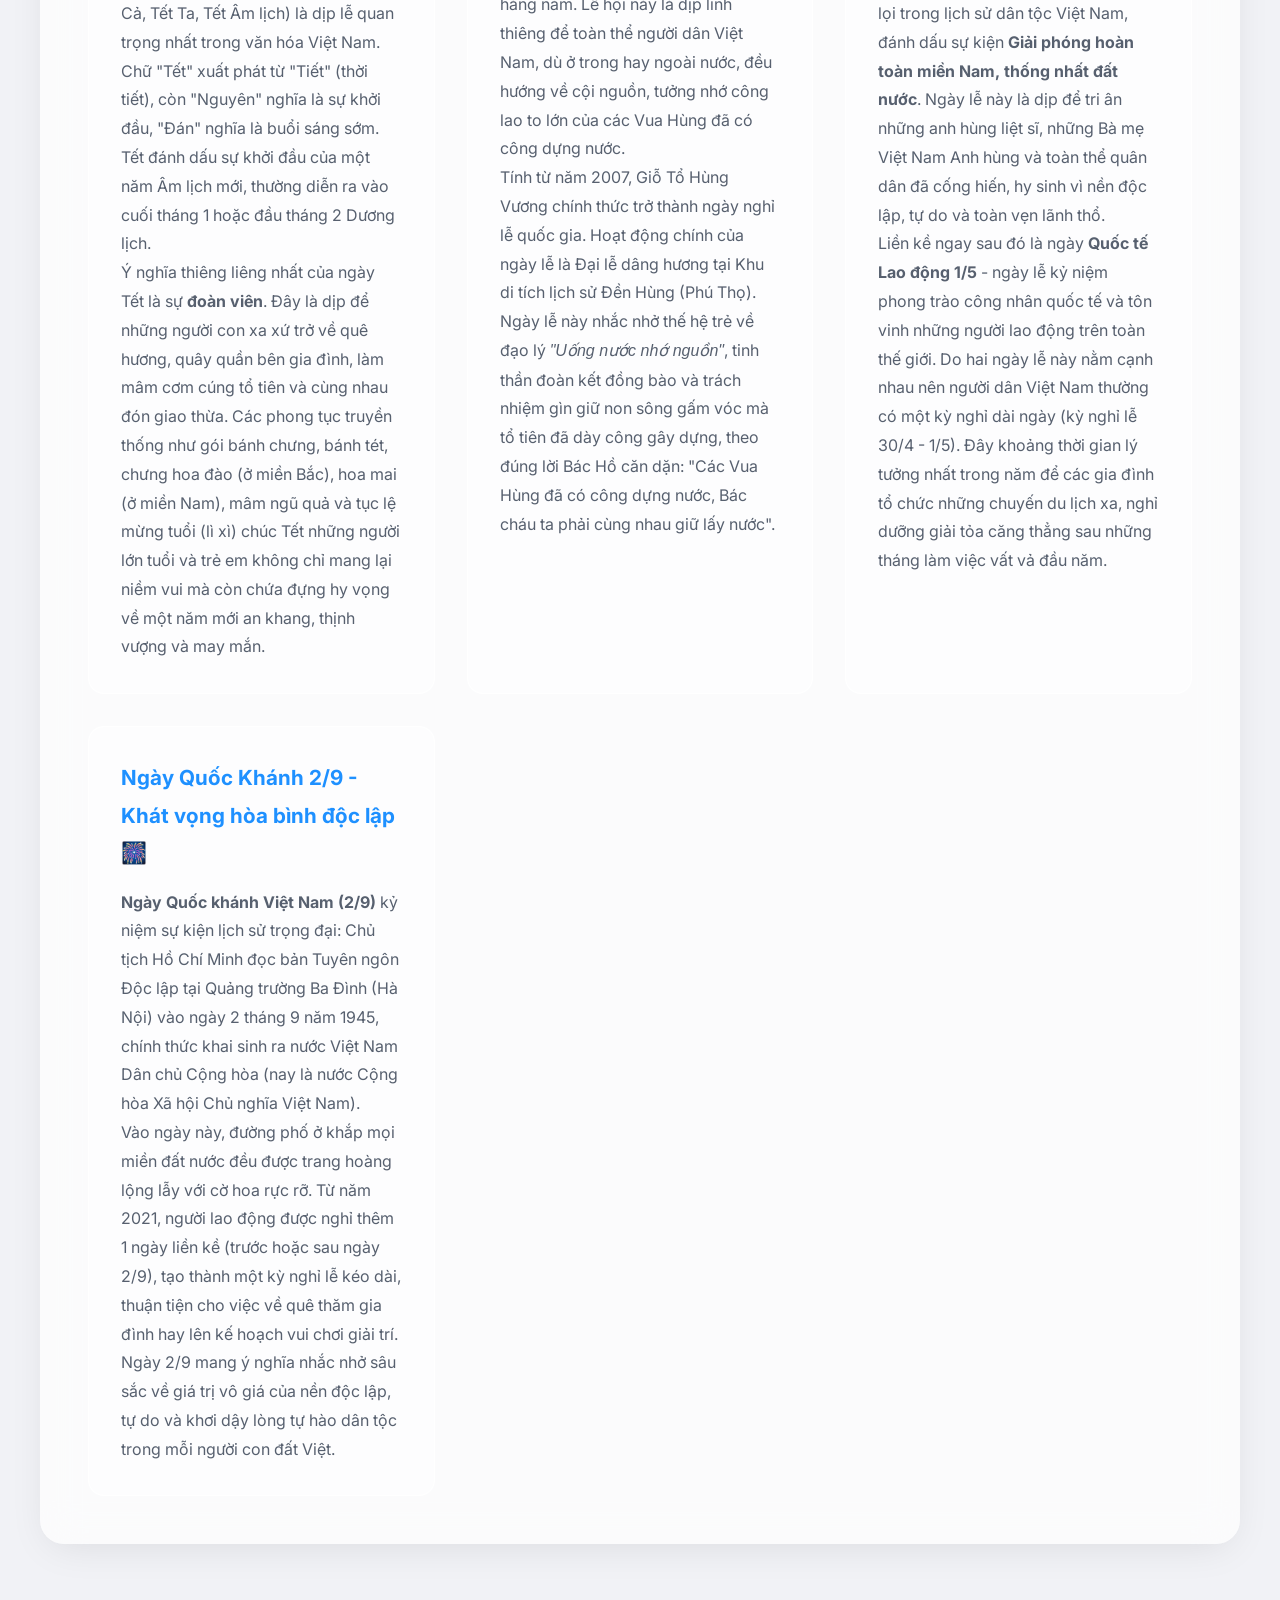
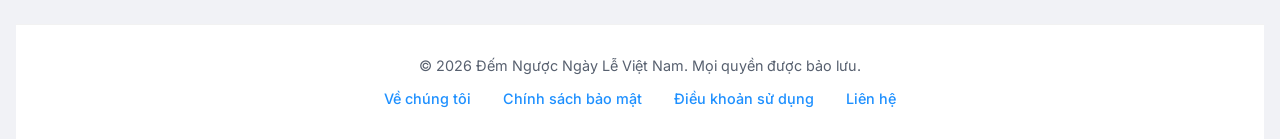
==== commit 542bdc5b: "update verison 1.0, game lat bai" ====
--- a/index.html
+++ b/index.html
@@ -54,31 +54,63 @@
         <section class="holidays-grid" id="holidays-grid" aria-label="Tất cả các ngày lễ">
             <!-- Cards will be dynamically injected here by JS -->
         </section>
+
+        <hr class="section-divider">
         
-        <!-- Nội dung SEO giúp thoả mãn điều kiện Google AdSense -->
-        <article class="seo-content">
-            <h2>Ý nghĩa của các ngày nghỉ lễ</h2>
-            <p>Những ngày nghỉ lễ là khoảng thời gian quý báu trong năm để mọi người tạm gác lại những bộn bề, lo toan của công việc và học tập. Đây là lúc chúng ta được thư giãn, nạp lại năng lượng và làm những điều mình yêu thích.</p>
+        <!-- Minigame Lật Hình Ngày Lễ -->
+        <section id="minigame" class="game-section">
+            <h2 class="section-title">Lật Hình Ngày Lễ 🎯</h2>
+            <p style="text-align: center; color: var(--text-muted); margin-bottom: 2rem;">Thử tài trí nhớ trong lúc chờ đợi các ngày lễ sắp tới nhé!</p>
+            
+            <div class="game-controls">
+                <div class="game-stats">
+                    <span id="flips-count">Số bước: 0</span>
+                    <span id="timer">Thời gian: 0s</span>
+                </div>
+                <button id="restart-btn" class="glass-btn">Chơi Lại</button>
+            </div>
+
+            <div class="memory-board" id="memory-board">
+                <!-- Thẻ bài sẽ được tạo bằng JS -->
+            </div>
+            
+            <div id="win-message" class="win-message hidden">
+                <h3>🎉 Chúc Mừng Bạn Đã Hoàn Thành! 🎉</h3>
+                <p>Bạn đã hoàn thành trong <span id="final-time">0</span>s với <span id="final-flips">0</span> bước.</p>
+                <button id="play-again-btn" class="glass-btn primary-btn">Chơi Thêm Lần Nữa</button>
+            </div>
+        </section>
+        
+        <hr class="section-divider">
+        
+        <!-- Nội dung SEO giúp thoả mãn điều kiện Google AdSense gốc và mang lại giá trị thực cho người đọc -->
+        <article class="seo-content" aria-labelledby="seo-heading">
+            <h2 id="seo-heading">Ý nghĩa các ngày lễ lớn trong năm tại Việt Nam</h2>
+            <p>Việt Nam là một quốc gia có bề dày lịch sử và văn hoá lâu đời, thể hiện qua những ngày lễ hội truyền thống và các sự kiện lịch sử trọng đại. Những ngày nghỉ lễ không chỉ là dịp để người lao động, học sinh, sinh viên được nghỉ ngơi, thư giãn mà còn mang đậm ý nghĩa tri ân, tôn vinh và gìn giữ bản sắc dân tộc.</p>
             
             <div class="article-grid">
                 <div class="article-block">
-                    <h3>Dành thời gian cho gia đình 🤗</h3>
-                    <p>Cuộc sống bận rộn hối hả đôi khi khiến chúng ta lỡ mất những khoảnh khắc bên những người thân yêu. Các dịp lễ chính là cơ hội tuyệt vời để cả nhà quây quần bên các mâm cơm ấm cúng, chia sẻ những câu chuyện và gắn kết tình cảm gia đình hơn bao giờ hết.</p>
+                    <h3>Tết Nguyên Đán - Lễ hội truyền thống lớn nhất năm 🌸</h3>
+                    <p><strong>Tết Nguyên Đán</strong> (hay còn gọi là Tết Cả, Tết Ta, Tết Âm lịch) là dịp lễ quan trọng nhất trong văn hóa Việt Nam. Chữ "Tết" xuất phát từ "Tiết" (thời tiết), còn "Nguyên" nghĩa là sự khởi đầu, "Đán" nghĩa là buổi sáng sớm. Tết đánh dấu sự khởi đầu của một năm Âm lịch mới, thường diễn ra vào cuối tháng 1 hoặc đầu tháng 2 Dương lịch.</p>
+                    <p>Ý nghĩa thiêng liêng nhất của ngày Tết là sự <strong>đoàn viên</strong>. Đây là dịp để những người con xa xứ trở về quê hương, quây quần bên gia đình, làm mâm cơm cúng tổ tiên và cùng nhau đón giao thừa. Các phong tục truyền thống như gói bánh chưng, bánh tét, chưng hoa đào (ở miền Bắc), hoa mai (ở miền Nam), mâm ngũ quả và tục lệ mừng tuổi (lì xì) chúc Tết những người lớn tuổi và trẻ em không chỉ mang lại niềm vui mà còn chứa đựng hy vọng về một năm mới an khang, thịnh vượng và may mắn.</p>
                 </div>
                 
                 <div class="article-block">
-                    <h3>Lên kế hoạch du lịch ✈️</h3>
-                    <p>Những kỳ nghỉ lễ dài ngày luôn là thời điểm lý tưởng cho các chuyến du lịch khám phá. Dù là những bãi biển đầy nắng gió, những vùng núi cao hùng vĩ hay đơn giản là một khu nghỉ dưỡng yên tĩnh gần thành phố, các chuyến đi luôn mang lại những kỷ niệm đẹp đẽ khó quên.</p>
+                    <h3>Giỗ Tổ Hùng Vương - Hướng về cội nguồn dân tộc 🥁</h3>
+                    <p>Quốc giỗ <strong>Giỗ Tổ Hùng Vương</strong> diễn ra vào ngày mùng 10 tháng 3 Âm lịch hàng năm. Lễ hội này là dịp linh thiêng để toàn thể người dân Việt Nam, dù ở trong hay ngoài nước, đều hướng về cội nguồn, tưởng nhớ công lao to lớn của các Vua Hùng đã có công dựng nước.</p>
+                    <p>Tính từ năm 2007, Giỗ Tổ Hùng Vương chính thức trở thành ngày nghỉ lễ quốc gia. Hoạt động chính của ngày lễ là Đại lễ dâng hương tại Khu di tích lịch sử Đền Hùng (Phú Thọ). Ngày lễ này nhắc nhở thế hệ trẻ về đạo lý <em>"Uống nước nhớ nguồn"</em>, tinh thần đoàn kết đồng bào và trách nhiệm gìn giữ non sông gấm vóc mà tổ tiên đã dày công gây dựng, theo đúng lời Bác Hồ căn dặn: "Các Vua Hùng đã có công dựng nước, Bác cháu ta phải cùng nhau giữ lấy nước".</p>
                 </div>
                 
                 <div class="article-block">
-                    <h3>Chăm sóc bản thân 🌿</h3>
-                    <p>Ngày lễ đôi khi chỉ đơn giản là tự thưởng cho mình những giây phút yên bình. Bạn có thể dành trọn vẹn cả ngày để đọc một cuốn sách hay, cày bộ phim yêu thích, đi spa thư giãn hay có một giấc ngủ thật ngon mà không cần bận tâm đến tiếng chuông báo thức.</p>
+                    <h3>Ngày Giải Phóng Miền Nam 30/4 & Quốc Tế Lao Động 1/5 🇻🇳</h3>
+                    <p>Ngày 30/4/1975 là một mốc son chói lọi trong lịch sử dân tộc Việt Nam, đánh dấu sự kiện <strong>Giải phóng hoàn toàn miền Nam, thống nhất đất nước</strong>. Ngày lễ này là dịp để tri ân những anh hùng liệt sĩ, những Bà mẹ Việt Nam Anh hùng và toàn thể quân dân đã cống hiến, hy sinh vì nền độc lập, tự do và toàn vẹn lãnh thổ.</p>
+                    <p>Liền kề ngay sau đó là ngày <strong>Quốc tế Lao động 1/5</strong> - ngày lễ kỷ niệm phong trào công nhân quốc tế và tôn vinh những người lao động trên toàn thế giới. Do hai ngày lễ này nằm cạnh nhau nên người dân Việt Nam thường có một kỳ nghỉ dài ngày (kỳ nghỉ lễ 30/4 - 1/5). Đây khoảng thời gian lý tưởng nhất trong năm để các gia đình tổ chức những chuyến du lịch xa, nghỉ dưỡng giải tỏa căng thẳng sau những tháng làm việc vất vả đầu năm.</p>
                 </div>
                 
                 <div class="article-block">
-                    <h3>Phát triển kỹ năng mới 💡</h3>
-                    <p>Nếu bạn không thích những nơi đông người vào dịp lễ, đây chính là thời gian tĩnh lặng tuyệt vời để đầu tư vào bản thân. Thử nghiệm nấu một món ăn mới mẻ, học thêm một vài từ vựng ngoại ngữ hay bắt tay vào viết chiếc blog đầu tiên đều là những hoạt động rất bổ ích và đầy ý nghĩa.</p>
+                    <h3>Ngày Quốc Khánh 2/9 - Khát vọng hòa bình độc lập 🎆</h3>
+                    <p><strong>Ngày Quốc khánh Việt Nam (2/9)</strong> kỷ niệm sự kiện lịch sử trọng đại: Chủ tịch Hồ Chí Minh đọc bản Tuyên ngôn Độc lập tại Quảng trường Ba Đình (Hà Nội) vào ngày 2 tháng 9 năm 1945, chính thức khai sinh ra nước Việt Nam Dân chủ Cộng hòa (nay là nước Cộng hòa Xã hội Chủ nghĩa Việt Nam).</p>
+                    <p>Vào ngày này, đường phố ở khắp mọi miền đất nước đều được trang hoàng lộng lẫy với cờ hoa rực rỡ. Từ năm 2021, người lao động được nghỉ thêm 1 ngày liền kề (trước hoặc sau ngày 2/9), tạo thành một kỳ nghỉ lễ kéo dài, thuận tiện cho việc về quê thăm gia đình hay lên kế hoạch vui chơi giải trí. Ngày 2/9 mang ý nghĩa nhắc nhở sâu sắc về giá trị vô giá của nền độc lập, tự do và khơi dậy lòng tự hào dân tộc trong mỗi người con đất Việt.</p>
                 </div>
             </div>
         </article>
--- a/style.css
+++ b/style.css
@@ -172,6 +172,7 @@
     font-weight: 800;
     background: linear-gradient(to right, #ff4757, #ffa502);
     -webkit-background-clip: text;
+    background-clip: text;
     -webkit-text-fill-color: transparent;
     margin-bottom: 1rem;
 }
@@ -407,6 +408,158 @@
     text-decoration: underline;
 }
 
+/* --- Minigame: Lật Hình Ngày Lễ --- */
+.game-section {
+    margin-top: 2rem;
+    display: flex;
+    flex-direction: column;
+    align-items: center;
+    width: 100%;
+}
+
+.game-controls {
+    display: flex;
+    justify-content: space-between;
+    align-items: center;
+    width: 100%;
+    max-width: 600px;
+    margin-bottom: 2rem;
+    padding: 0 1rem;
+}
+
+.game-stats {
+    display: flex;
+    gap: 2rem;
+    font-size: 1.1rem;
+    font-weight: 600;
+    color: var(--text-dark);
+}
+
+.glass-btn {
+    padding: 0.8rem 1.5rem;
+    font-size: 1rem;
+    font-weight: 600;
+    color: var(--text-dark);
+    background: var(--glass-bg);
+    border: 1px solid var(--glass-border);
+    border-radius: 12px;
+    cursor: pointer;
+    backdrop-filter: blur(10px);
+    transition: all 0.3s ease;
+    box-shadow: 0 4px 15px rgba(0,0,0,0.05);
+}
+
+.glass-btn:hover {
+    background: var(--glass-hover);
+    transform: translateY(-2px);
+    box-shadow: 0 8px 20px rgba(0,0,0,0.1);
+}
+
+.primary-btn {
+    background: var(--primary);
+    color: white;
+    border: none;
+}
+
+.primary-btn:hover {
+    background: #ff6b81;
+}
+
+.memory-board {
+    display: grid;
+    grid-template-columns: repeat(4, 1fr);
+    grid-gap: 15px;
+    width: 100%;
+    max-width: 600px;
+    perspective: 1000px; /* Required for 3D flip effect */
+    padding: 1rem;
+}
+
+.memory-card {
+    position: relative;
+    width: 100%;
+    aspect-ratio: 1 / 1;
+    cursor: pointer;
+    transform-style: preserve-3d;
+    transition: transform 0.6s cubic-bezier(0.4, 0.0, 0.2, 1);
+}
+
+/* Apply 3D flip using a class */
+.memory-card.flipped {
+    transform: rotateY(180deg);
+}
+
+.memory-card.matched {
+    transform: scale(0.8) rotateY(180deg);
+    opacity: 0;
+    pointer-events: none;
+    transition: transform 0.6s ease-out, opacity 0.6s ease-out;
+}
+
+.card-face {
+    position: absolute;
+    width: 100%;
+    height: 100%;
+    backface-visibility: hidden;
+    border-radius: 16px;
+    display: flex;
+    justify-content: center;
+    align-items: center;
+    font-size: 3rem;
+    box-shadow: 0 8px 25px rgba(0,0,0,0.08);
+    border: 1px solid rgba(255,255,255,0.6);
+}
+
+.card-front {
+    background: #ffffff;
+    transform: rotateY(180deg);
+}
+
+.card-front img {
+    width: 70%;
+    height: 70%;
+    object-fit: contain;
+    filter: drop-shadow(0 5px 10px rgba(0,0,0,0.1));
+}
+
+.card-back {
+    background: linear-gradient(135deg, var(--accent), #70a1ff);
+    color: white;
+}
+
+.card-back::after {
+    content: "❓";
+    font-size: 2.5rem;
+    opacity: 0.8;
+}
+
+.win-message {
+    margin-top: 2rem;
+    padding: 2rem;
+    background: rgba(255, 255, 255, 0.9);
+    border-radius: 20px;
+    text-align: center;
+    box-shadow: 0 10px 40px rgba(0,0,0,0.15);
+    border: 2px solid var(--primary);
+    animation: fadeIn 0.5s ease-out;
+}
+
+.win-message h3 {
+    color: var(--primary);
+    font-size: 1.8rem;
+    margin-bottom: 1rem;
+}
+
+.win-message p {
+    font-size: 1.2rem;
+    color: var(--text-dark);
+    margin-bottom: 1.5rem;
+}
+
+.hidden {
+    display: none !important;
+}
+
 /* Responsive */
 @media (max-width: 768px) {
     .main-title {
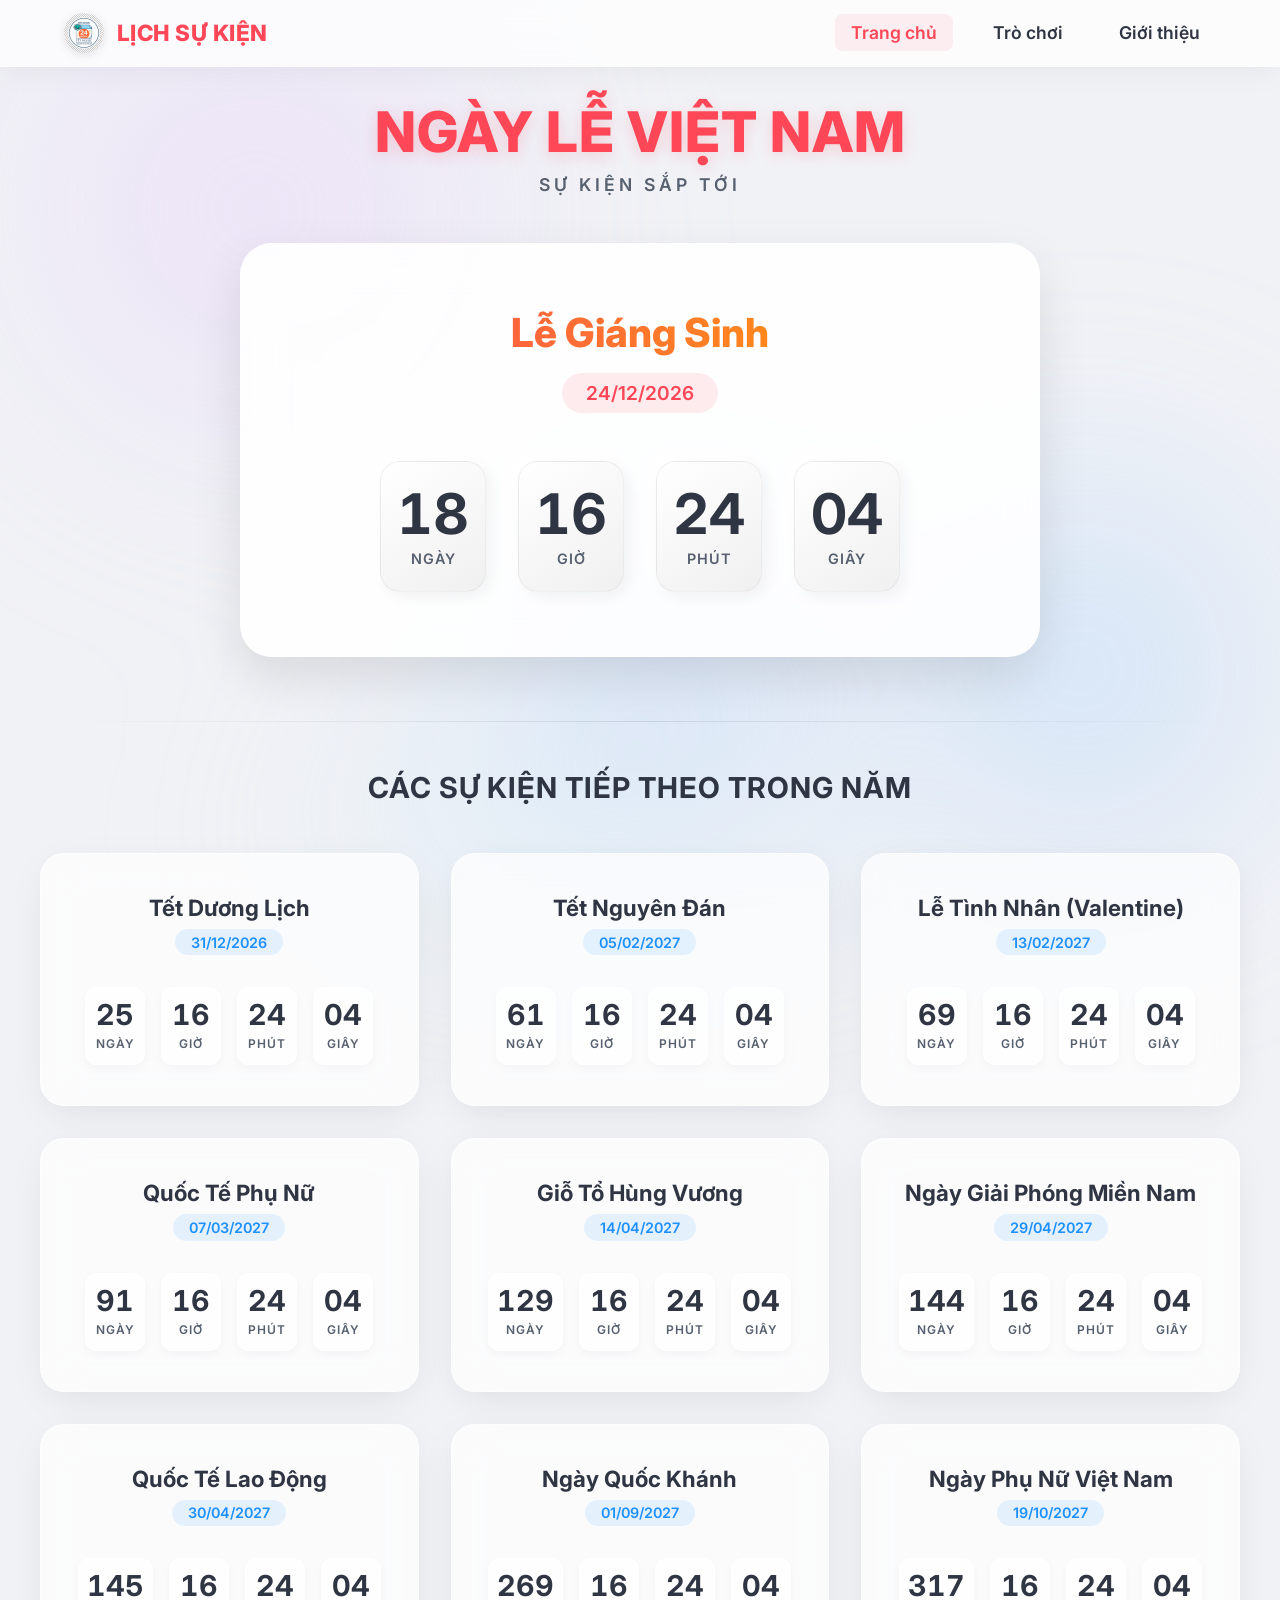
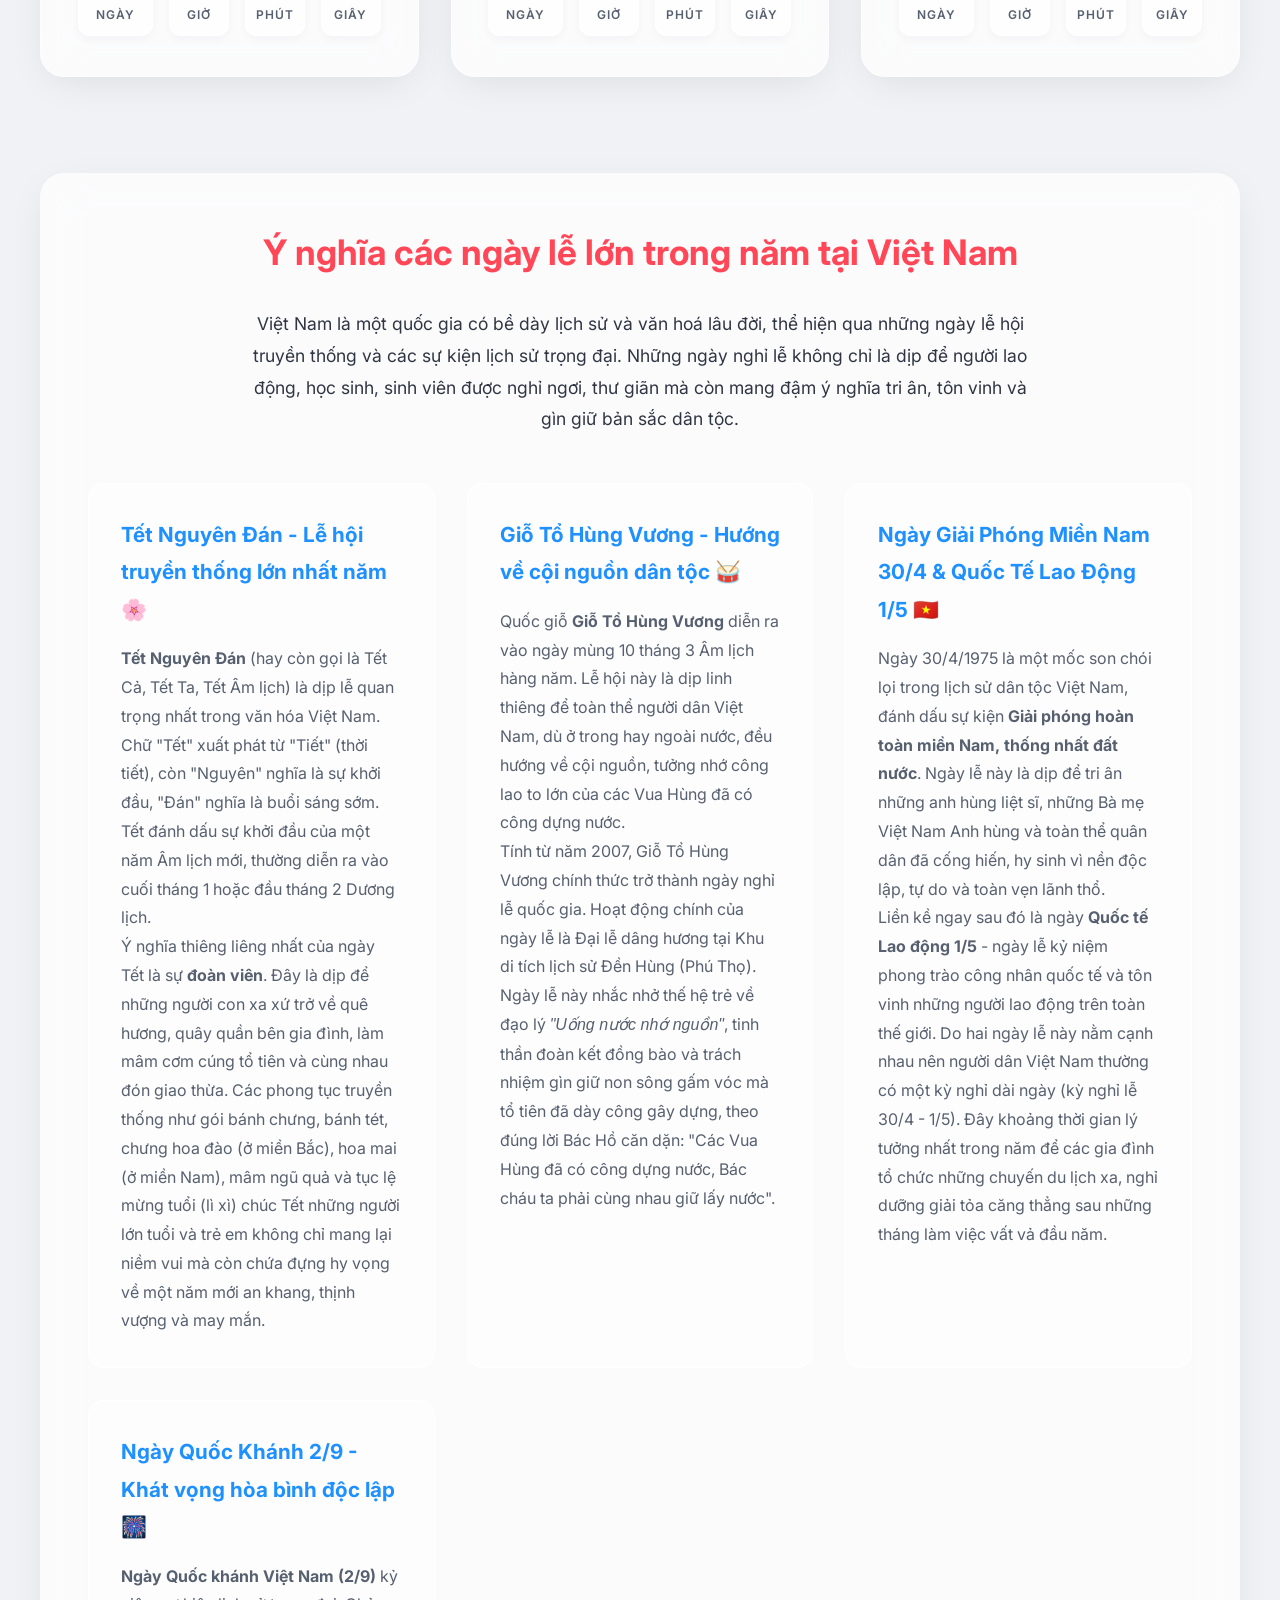
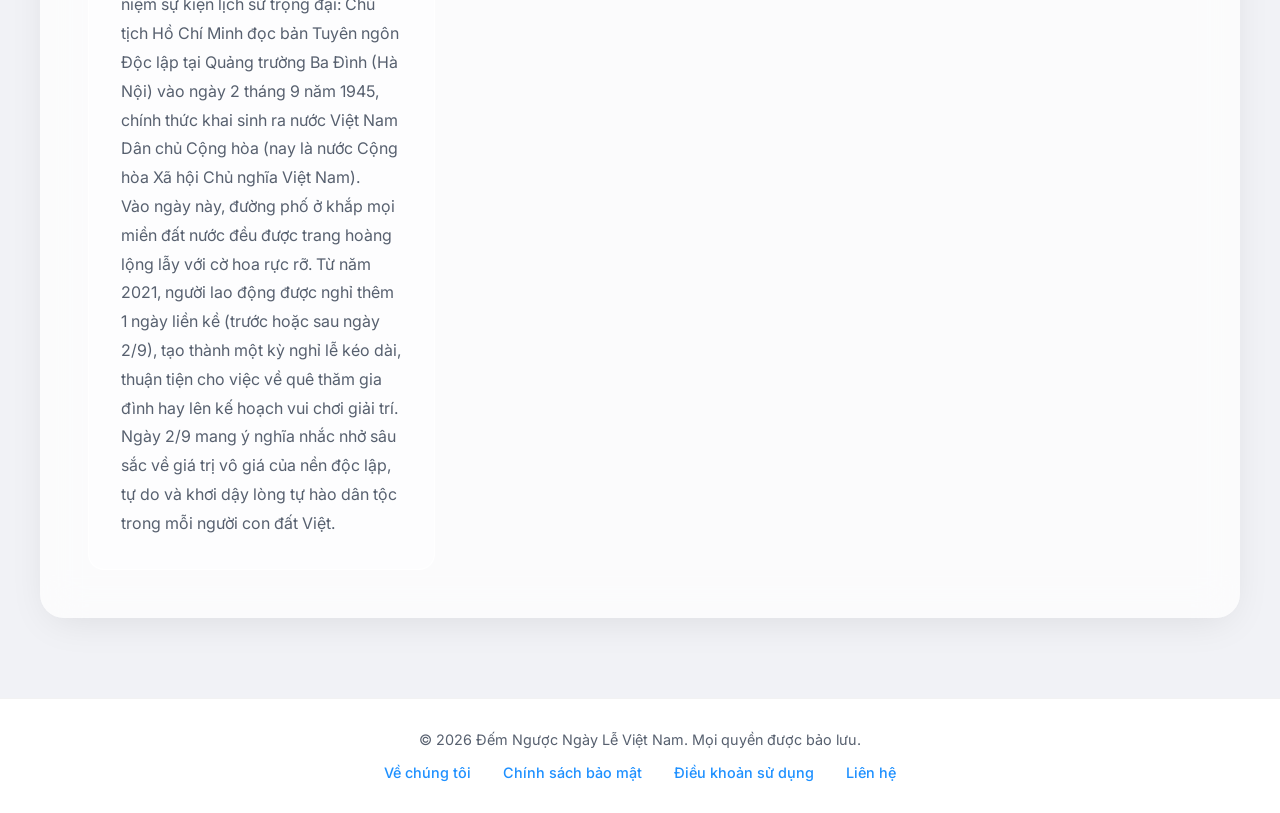
==== commit a9af9c80: "update nav" ====
--- a/index.html
+++ b/index.html
@@ -35,6 +35,20 @@
         <div class="shape shape-4"></div>
     </div>
     
+    <nav class="main-nav">
+        <div class="nav-container">
+            <a href="index.html" class="nav-logo">
+                <img src="img/logo.png" alt="Ngày Lễ Việt Nam Logo" class="logo-img">
+                <span class="logo-text">Lịch Sự Kiện</span>
+            </a>
+            <ul class="nav-links">
+                <li><a href="index.html" class="active">Trang chủ</a></li>
+                <li><a href="game.html">Trò chơi</a></li>
+                <li><a href="about.html">Giới thiệu</a></li>
+            </ul>
+        </div>
+    </nav>
+    
     <header class="main-header">
         <h1 class="main-title">Ngày Lễ Việt Nam</h1>
         <p class="main-subtitle">Sự kiện sắp tới</p>
@@ -55,33 +69,7 @@
             <!-- Cards will be dynamically injected here by JS -->
         </section>
 
-        <hr class="section-divider">
-        
-        <!-- Minigame Lật Hình Ngày Lễ -->
-        <section id="minigame" class="game-section">
-            <h2 class="section-title">Lật Hình Ngày Lễ 🎯</h2>
-            <p style="text-align: center; color: var(--text-muted); margin-bottom: 2rem;">Thử tài trí nhớ trong lúc chờ đợi các ngày lễ sắp tới nhé!</p>
-            
-            <div class="game-controls">
-                <div class="game-stats">
-                    <span id="flips-count">Số bước: 0</span>
-                    <span id="timer">Thời gian: 0s</span>
-                </div>
-                <button id="restart-btn" class="glass-btn">Chơi Lại</button>
-            </div>
-
-            <div class="memory-board" id="memory-board">
-                <!-- Thẻ bài sẽ được tạo bằng JS -->
-            </div>
-            
-            <div id="win-message" class="win-message hidden">
-                <h3>🎉 Chúc Mừng Bạn Đã Hoàn Thành! 🎉</h3>
-                <p>Bạn đã hoàn thành trong <span id="final-time">0</span>s với <span id="final-flips">0</span> bước.</p>
-                <button id="play-again-btn" class="glass-btn primary-btn">Chơi Thêm Lần Nữa</button>
-            </div>
-        </section>
-        
-        <hr class="section-divider">
+        <!-- minigame was moved to game.html -->
         
         <!-- Nội dung SEO giúp thoả mãn điều kiện Google AdSense gốc và mang lại giá trị thực cho người đọc -->
         <article class="seo-content" aria-labelledby="seo-heading">
--- a/style.css
+++ b/style.css
@@ -25,10 +25,82 @@
     overflow-x: hidden;
     position: relative;
     -webkit-font-smoothing: antialiased;
-    padding: 3rem 1rem 0;
+    /* Removed padding so navbar is flush */
     display: flex;
     flex-direction: column;
     align-items: center;
+}
+
+a {
+    text-decoration: none;
+    color: inherit;
+}
+
+/* --- Navigation Bar --- */
+.main-nav {
+    position: sticky;
+    top: 0;
+    z-index: 1000;
+    width: 100%;
+    background: rgba(255, 255, 255, 0.75);
+    backdrop-filter: blur(15px);
+    -webkit-backdrop-filter: blur(15px);
+    border-bottom: 1px solid var(--glass-border);
+    padding: 0.8rem 0;
+    box-shadow: 0 4px 30px rgba(0, 0, 0, 0.05);
+}
+
+.nav-container {
+    max-width: 1200px;
+    margin: 0 auto;
+    padding: 0 1.5rem;
+    display: flex;
+    justify-content: space-between;
+    align-items: center;
+}
+
+.nav-logo {
+    display: flex;
+    align-items: center;
+    gap: 0.8rem;
+}
+
+.logo-img {
+    height: 40px;
+    width: 40px;
+    border-radius: 50%;
+    object-fit: cover;
+    box-shadow: 0 2px 10px rgba(0,0,0,0.1);
+}
+
+.logo-text {
+    font-size: 1.4rem;
+    font-weight: 800;
+    color: var(--primary);
+    text-transform: uppercase;
+    letter-spacing: 0.5px;
+}
+
+.nav-links {
+    list-style: none;
+    display: flex;
+    gap: 1.5rem;
+    margin: 0;
+    padding: 0;
+}
+
+.nav-links a {
+    font-weight: 600;
+    color: var(--text-dark);
+    font-size: 1.1rem;
+    padding: 0.5rem 1rem;
+    border-radius: 8px;
+    transition: all 0.3s ease;
+}
+
+.nav-links a:hover, .nav-links a.active {
+    background: rgba(255, 107, 129, 0.1);
+    color: var(--primary);
 }
 
 /* Animated Background Shapes - Softer Theme */
@@ -96,6 +168,7 @@
 /* Header */
 .main-header {
     text-align: center;
+    margin-top: 2rem;
     margin-bottom: 3rem;
     animation: fadeSlideUp 1s ease-out forwards;
 }
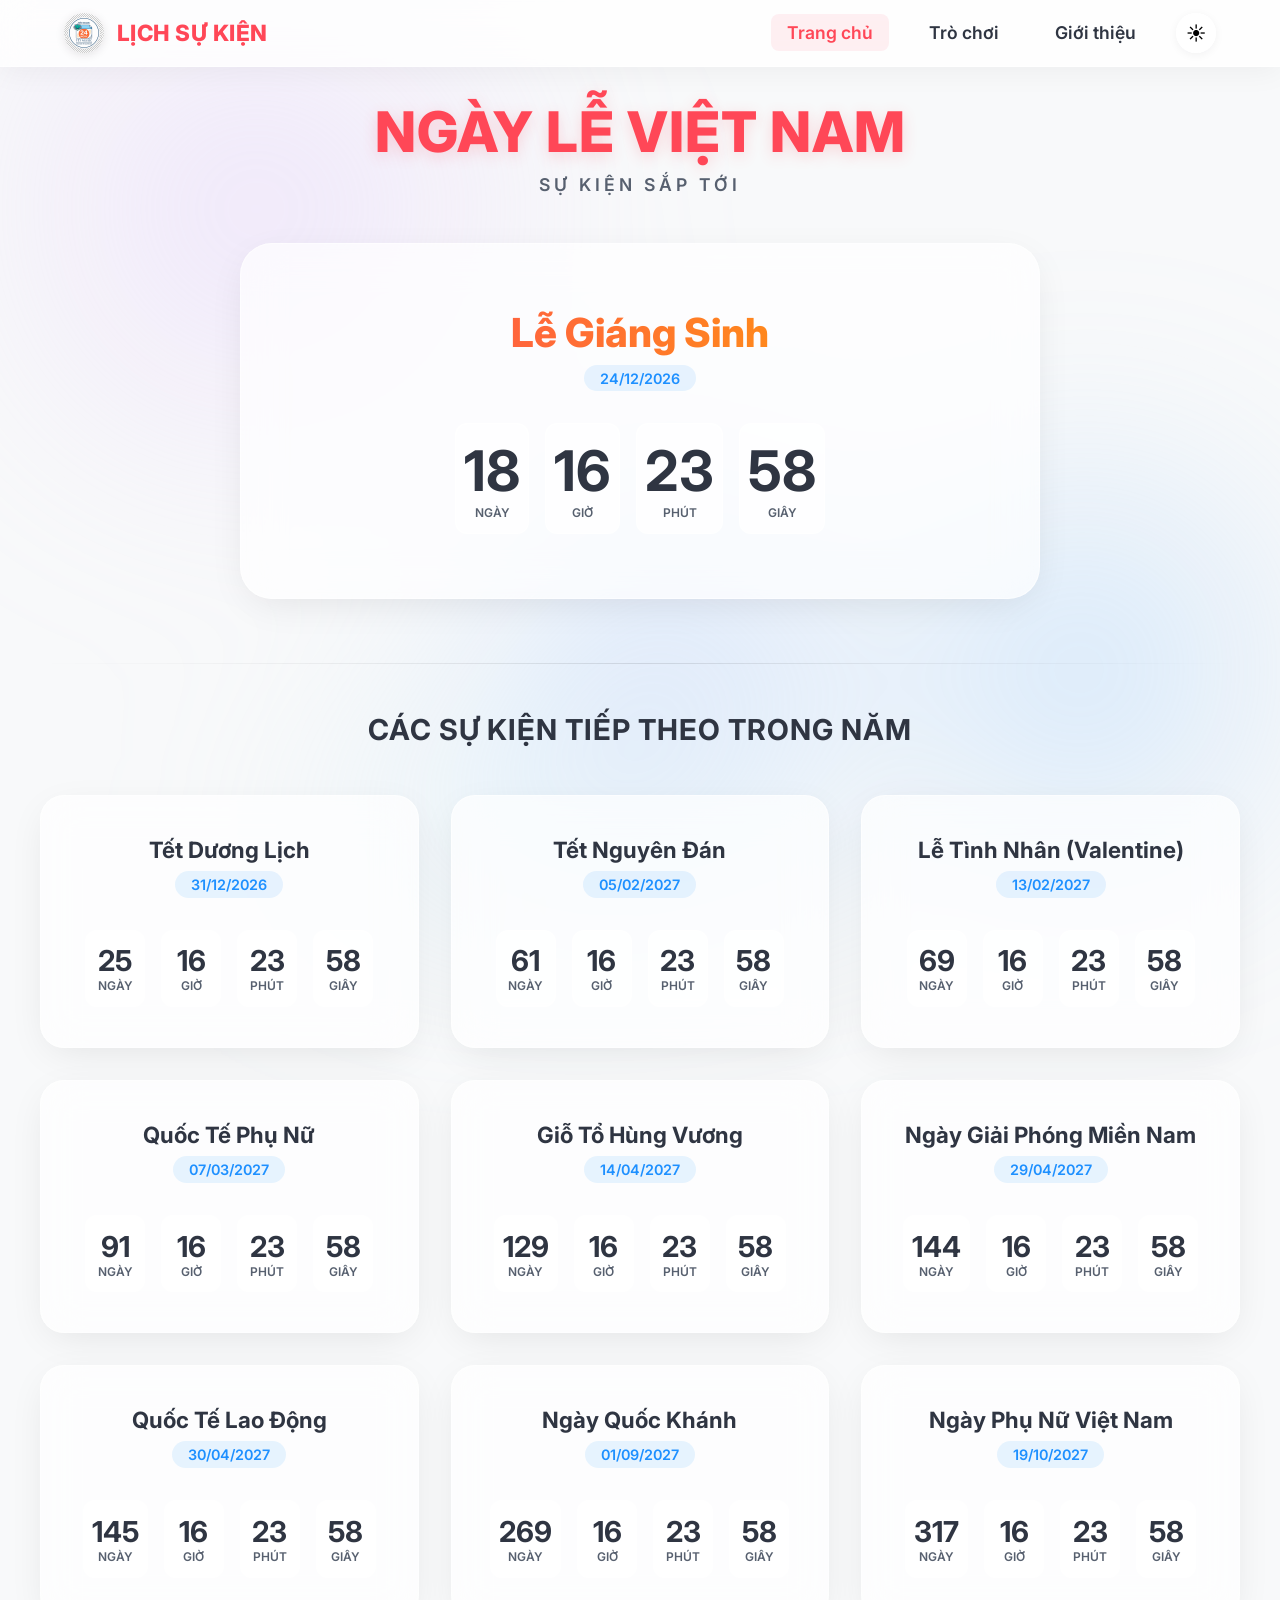
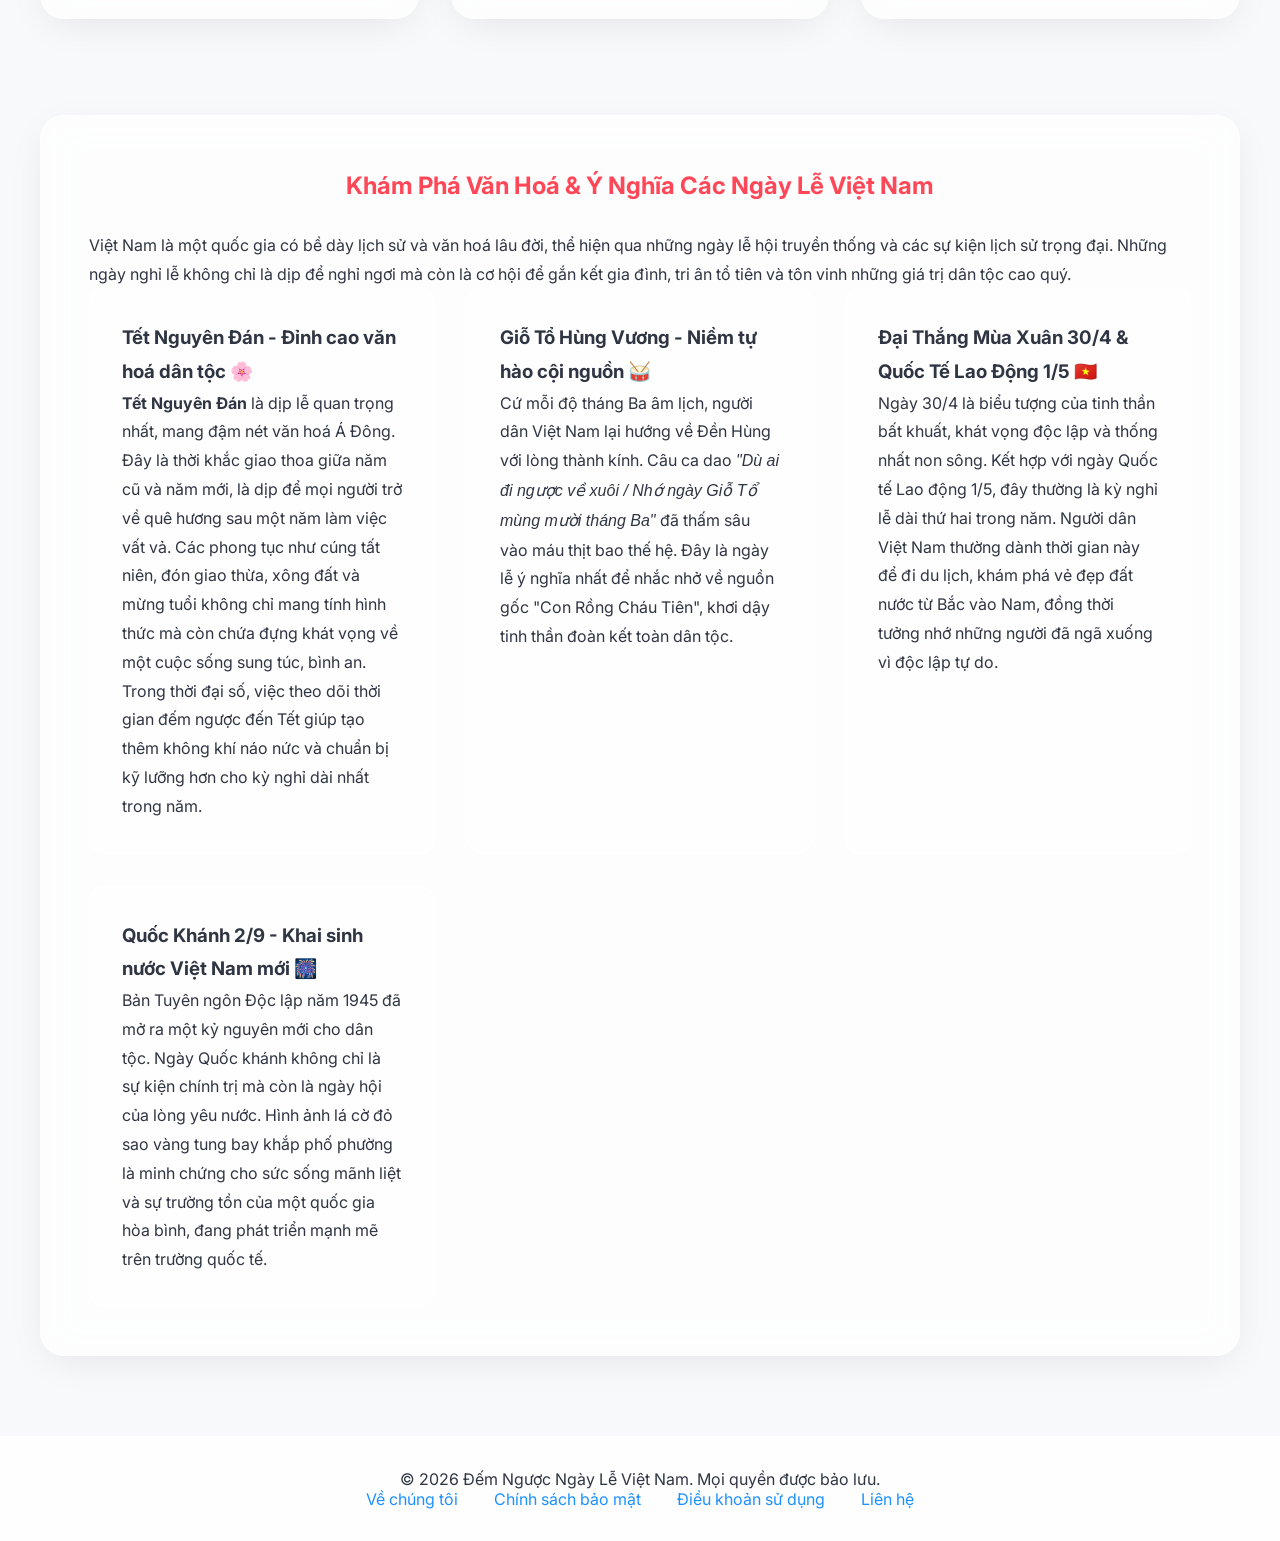
==== commit a2c61266: "update" ====
--- a/index.html
+++ b/index.html
@@ -12,22 +12,54 @@
     </script>
     <meta charset="UTF-8">
     <meta name="viewport" content="width=device-width, initial-scale=1.0">
-    <title>Đếm Ngược Ngày Lễ Việt Nam | Lịch Sự Kiện Chấm Com</title>
+    <title>Đếm Ngược Ngày Lễ Việt Nam | Lịch Sự Kiện</title>
+    
     <!-- SEO Best Practices -->
     <meta name="description" content="Trải nghiệm đếm ngược trực tuyến đến các ngày lễ lớn trong năm tại Việt Nam. Theo dõi thời gian đếm ngược chính xác, hình ảnh đẹp và thông tin hữu ích về văn hoá lễ hội.">
     <meta name="keywords" content="đếm ngược ngày lễ, ngày lễ việt nam, lịch nghỉ lễ, tết nguyên đán, giỗ tổ hùng vương, 30/4, quốc khánh 2/9">
     
     <link rel="stylesheet" href="style.css">
-    <!-- Google Fonts for modern typography with Vietnamese support -->
+    <!-- Google Fonts -->
     <link rel="preconnect" href="https://fonts.googleapis.com">
     <link rel="preconnect" href="https://fonts.gstatic.com" crossorigin>
     <link href="https://fonts.googleapis.com/css2?family=Inter:wght@300;400;600;800&display=swap" rel="stylesheet">
+    
+    <!-- Open Graph / Facebook -->
+    <meta property="og:type" content="website">
+    <meta property="og:url" content="https://lichsukien.com/">
+    <meta property="og:title" content="Đếm Ngược Ngày Lễ Việt Nam | Lịch Sự Kiện">
+    <meta property="og:description" content="Trải nghiệm đếm ngược trực tuyến đến các ngày lễ lớn trong năm tại Việt Nam. Theo dõi thời gian đếm ngược chính xác, hình ảnh đẹp và thông tin hữu ích.">
+    <meta property="og:image" content="https://lichsukien.com/img/banner.png">
+
+    <!-- Twitter -->
+    <meta property="twitter:card" content="summary_large_image">
+    <meta property="twitter:url" content="https://lichsukien.com/">
+    <meta property="twitter:title" content="Đếm Ngược Ngày Lễ Việt Nam | Lịch Sự Kiện">
+    <meta property="twitter:description" content="Trải nghiệm đếm ngược trực tuyến đến các ngày lễ lớn trong năm tại Việt Nam. Theo dõi thời gian đếm ngược chính xác, hình ảnh đẹp và thông tin hữu ích.">
+    <meta property="twitter:image" content="https://lichsukien.com/img/banner.png">
+
+    <!-- Structured Data (JSON-LD) -->
+    <script type="application/ld+json">
+    {
+      "@context": "https://schema.org",
+      "@type": "WebSite",
+      "name": "Lịch Sự Kiện",
+      "url": "https://lichsukien.com/",
+      "description": "Đếm ngược ngày lễ Việt Nam và thông tin ý nghĩa các ngày lễ trong năm.",
+      "potentialAction": {
+        "@type": "SearchAction",
+        "target": "https://lichsukien.com/search?q={search_term_string}",
+        "query-input": "required name=search_term_string"
+      }
+    }
+    </script>
+
     <!-- Google AdSense -->
     <script async src="https://pagead2.googlesyndication.com/pagead/js/adsbygoogle.js?client=ca-pub-4878455337844727"
      crossorigin="anonymous"></script>
 </head>
 <body>
-    <!-- Animated background for light theme -->
+    <!-- Animated background -->
     <div class="background" aria-hidden="true">
         <div class="shape shape-1"></div>
         <div class="shape shape-2"></div>
@@ -45,6 +77,12 @@
                 <li><a href="index.html" class="active">Trang chủ</a></li>
                 <li><a href="game.html">Trò chơi</a></li>
                 <li><a href="about.html">Giới thiệu</a></li>
+                <li>
+                    <button id="theme-toggle" class="theme-toggle-btn" aria-label="Chuyển đổi chế độ tối">
+                        <span class="icon-sun">☀️</span>
+                        <span class="icon-moon">🌙</span>
+                    </button>
+                </li>
             </ul>
         </div>
     </nav>
@@ -55,56 +93,50 @@
     </header>
 
     <main class="container">
-        <!-- Vị trí trung tâm cho sự kiện sắp tới gần nhất -->
+        <!-- Featured Holiday -->
         <section id="featured-holiday" class="featured-section" aria-label="Sự kiện sắp tới gần nhất">
-            <!-- Featured Card injected by JS -->
+            <!-- Injected by JS -->
         </section>
 
         <hr class="section-divider">
 
         <h2 class="section-title">Các sự kiện tiếp theo trong năm</h2>
 
-        <!-- Danh sách các sự kiện còn lại -->
+        <!-- Holiday Grid -->
         <section class="holidays-grid" id="holidays-grid" aria-label="Tất cả các ngày lễ">
-            <!-- Cards will be dynamically injected here by JS -->
+            <!-- Injected by JS -->
         </section>
 
-        <!-- minigame was moved to game.html -->
-        
-        <!-- Nội dung SEO giúp thoả mãn điều kiện Google AdSense gốc và mang lại giá trị thực cho người đọc -->
+        <!-- SEO Article Content -->
         <article class="seo-content" aria-labelledby="seo-heading">
-            <h2 id="seo-heading">Ý nghĩa các ngày lễ lớn trong năm tại Việt Nam</h2>
-            <p>Việt Nam là một quốc gia có bề dày lịch sử và văn hoá lâu đời, thể hiện qua những ngày lễ hội truyền thống và các sự kiện lịch sử trọng đại. Những ngày nghỉ lễ không chỉ là dịp để người lao động, học sinh, sinh viên được nghỉ ngơi, thư giãn mà còn mang đậm ý nghĩa tri ân, tôn vinh và gìn giữ bản sắc dân tộc.</p>
+            <h2 id="seo-heading">Khám Phá Văn Hoá & Ý Nghĩa Các Ngày Lễ Việt Nam</h2>
+            <p>Việt Nam là một quốc gia có bề dày lịch sử và văn hoá lâu đời, thể hiện qua những ngày lễ hội truyền thống và các sự kiện lịch sử trọng đại. Những ngày nghỉ lễ không chỉ là dịp để nghỉ ngơi mà còn là cơ hội để gắn kết gia đình, tri ân tổ tiên và tôn vinh những giá trị dân tộc cao quý.</p>
             
             <div class="article-grid">
                 <div class="article-block">
-                    <h3>Tết Nguyên Đán - Lễ hội truyền thống lớn nhất năm 🌸</h3>
-                    <p><strong>Tết Nguyên Đán</strong> (hay còn gọi là Tết Cả, Tết Ta, Tết Âm lịch) là dịp lễ quan trọng nhất trong văn hóa Việt Nam. Chữ "Tết" xuất phát từ "Tiết" (thời tiết), còn "Nguyên" nghĩa là sự khởi đầu, "Đán" nghĩa là buổi sáng sớm. Tết đánh dấu sự khởi đầu của một năm Âm lịch mới, thường diễn ra vào cuối tháng 1 hoặc đầu tháng 2 Dương lịch.</p>
-                    <p>Ý nghĩa thiêng liêng nhất của ngày Tết là sự <strong>đoàn viên</strong>. Đây là dịp để những người con xa xứ trở về quê hương, quây quần bên gia đình, làm mâm cơm cúng tổ tiên và cùng nhau đón giao thừa. Các phong tục truyền thống như gói bánh chưng, bánh tét, chưng hoa đào (ở miền Bắc), hoa mai (ở miền Nam), mâm ngũ quả và tục lệ mừng tuổi (lì xì) chúc Tết những người lớn tuổi và trẻ em không chỉ mang lại niềm vui mà còn chứa đựng hy vọng về một năm mới an khang, thịnh vượng và may mắn.</p>
+                    <h3>Tết Nguyên Đán - Đỉnh cao văn hoá dân tộc 🌸</h3>
+                    <p><strong>Tết Nguyên Đán</strong> là dịp lễ quan trọng nhất, mang đậm nét văn hoá Á Đông. Đây là thời khắc giao thoa giữa năm cũ và năm mới, là dịp để mọi người trở về quê hương sau một năm làm việc vất vả. Các phong tục như cúng tất niên, đón giao thừa, xông đất và mừng tuổi không chỉ mang tính hình thức mà còn chứa đựng khát vọng về một cuộc sống sung túc, bình an.</p>
+                    <p>Trong thời đại số, việc theo dõi thời gian đếm ngược đến Tết giúp tạo thêm không khí náo nức và chuẩn bị kỹ lưỡng hơn cho kỳ nghỉ dài nhất trong năm.</p>
                 </div>
                 
                 <div class="article-block">
-                    <h3>Giỗ Tổ Hùng Vương - Hướng về cội nguồn dân tộc 🥁</h3>
-                    <p>Quốc giỗ <strong>Giỗ Tổ Hùng Vương</strong> diễn ra vào ngày mùng 10 tháng 3 Âm lịch hàng năm. Lễ hội này là dịp linh thiêng để toàn thể người dân Việt Nam, dù ở trong hay ngoài nước, đều hướng về cội nguồn, tưởng nhớ công lao to lớn của các Vua Hùng đã có công dựng nước.</p>
-                    <p>Tính từ năm 2007, Giỗ Tổ Hùng Vương chính thức trở thành ngày nghỉ lễ quốc gia. Hoạt động chính của ngày lễ là Đại lễ dâng hương tại Khu di tích lịch sử Đền Hùng (Phú Thọ). Ngày lễ này nhắc nhở thế hệ trẻ về đạo lý <em>"Uống nước nhớ nguồn"</em>, tinh thần đoàn kết đồng bào và trách nhiệm gìn giữ non sông gấm vóc mà tổ tiên đã dày công gây dựng, theo đúng lời Bác Hồ căn dặn: "Các Vua Hùng đã có công dựng nước, Bác cháu ta phải cùng nhau giữ lấy nước".</p>
+                    <h3>Giỗ Tổ Hùng Vương - Niềm tự hào cội nguồn 🥁</h3>
+                    <p>Cứ mỗi độ tháng Ba âm lịch, người dân Việt Nam lại hướng về Đền Hùng với lòng thành kính. Câu ca dao <em>"Dù ai đi ngược về xuôi / Nhớ ngày Giỗ Tổ mùng mười tháng Ba"</em> đã thấm sâu vào máu thịt bao thế hệ. Đây là ngày lễ ý nghĩa nhất để nhắc nhở về nguồn gốc "Con Rồng Cháu Tiên", khơi dậy tinh thần đoàn kết toàn dân tộc.</p>
                 </div>
                 
                 <div class="article-block">
-                    <h3>Ngày Giải Phóng Miền Nam 30/4 & Quốc Tế Lao Động 1/5 🇻🇳</h3>
-                    <p>Ngày 30/4/1975 là một mốc son chói lọi trong lịch sử dân tộc Việt Nam, đánh dấu sự kiện <strong>Giải phóng hoàn toàn miền Nam, thống nhất đất nước</strong>. Ngày lễ này là dịp để tri ân những anh hùng liệt sĩ, những Bà mẹ Việt Nam Anh hùng và toàn thể quân dân đã cống hiến, hy sinh vì nền độc lập, tự do và toàn vẹn lãnh thổ.</p>
-                    <p>Liền kề ngay sau đó là ngày <strong>Quốc tế Lao động 1/5</strong> - ngày lễ kỷ niệm phong trào công nhân quốc tế và tôn vinh những người lao động trên toàn thế giới. Do hai ngày lễ này nằm cạnh nhau nên người dân Việt Nam thường có một kỳ nghỉ dài ngày (kỳ nghỉ lễ 30/4 - 1/5). Đây khoảng thời gian lý tưởng nhất trong năm để các gia đình tổ chức những chuyến du lịch xa, nghỉ dưỡng giải tỏa căng thẳng sau những tháng làm việc vất vả đầu năm.</p>
+                    <h3>Đại Thắng Mùa Xuân 30/4 & Quốc Tế Lao Động 1/5 🇻🇳</h3>
+                    <p>Ngày 30/4 là biểu tượng của tinh thần bất khuất, khát vọng độc lập và thống nhất non sông. Kết hợp với ngày Quốc tế Lao động 1/5, đây thường là kỳ nghỉ lễ dài thứ hai trong năm. Người dân Việt Nam thường dành thời gian này để đi du lịch, khám phá vẻ đẹp đất nước từ Bắc vào Nam, đồng thời tưởng nhớ những người đã ngã xuống vì độc lập tự do.</p>
                 </div>
                 
                 <div class="article-block">
-                    <h3>Ngày Quốc Khánh 2/9 - Khát vọng hòa bình độc lập 🎆</h3>
-                    <p><strong>Ngày Quốc khánh Việt Nam (2/9)</strong> kỷ niệm sự kiện lịch sử trọng đại: Chủ tịch Hồ Chí Minh đọc bản Tuyên ngôn Độc lập tại Quảng trường Ba Đình (Hà Nội) vào ngày 2 tháng 9 năm 1945, chính thức khai sinh ra nước Việt Nam Dân chủ Cộng hòa (nay là nước Cộng hòa Xã hội Chủ nghĩa Việt Nam).</p>
-                    <p>Vào ngày này, đường phố ở khắp mọi miền đất nước đều được trang hoàng lộng lẫy với cờ hoa rực rỡ. Từ năm 2021, người lao động được nghỉ thêm 1 ngày liền kề (trước hoặc sau ngày 2/9), tạo thành một kỳ nghỉ lễ kéo dài, thuận tiện cho việc về quê thăm gia đình hay lên kế hoạch vui chơi giải trí. Ngày 2/9 mang ý nghĩa nhắc nhở sâu sắc về giá trị vô giá của nền độc lập, tự do và khơi dậy lòng tự hào dân tộc trong mỗi người con đất Việt.</p>
+                    <h3>Quốc Khánh 2/9 - Khai sinh nước Việt Nam mới 🎆</h3>
+                    <p>Bản Tuyên ngôn Độc lập năm 1945 đã mở ra một kỷ nguyên mới cho dân tộc. Ngày Quốc khánh không chỉ là sự kiện chính trị mà còn là ngày hội của lòng yêu nước. Hình ảnh lá cờ đỏ sao vàng tung bay khắp phố phường là minh chứng cho sức sống mãnh liệt và sự trường tồn của một quốc gia hòa bình, đang phát triển mạnh mẽ trên trường quốc tế.</p>
                 </div>
             </div>
         </article>
     </main>
 
-    <!-- Footer tiêu chuẩn cho AdSense -->
     <footer class="site-footer">
         <div class="footer-bottom">
             <p>&copy; <span id="current-year"></span> Đếm Ngược Ngày Lễ Việt Nam. Mọi quyền được bảo lưu.</p>
--- a/style.css
+++ b/style.css
@@ -1,31 +1,50 @@
 :root {
+    /* Color Palette - Vibrant & Premium */
     --primary: #ff4757;
+    --primary-light: #ff6b81;
+    --primary-dark: #e84118;
     --secondary: #ffa502;
     --accent: #1e90ff;
-    --bg-light: #f1f2f6;
-    --text-dark: #2f3542;
+    --accent-dark: #3742fa;
+    --success: #2ed573;
+    
+    /* Light Theme Tokens */
+    --bg-body: #f8f9fa;
+    --bg-card: rgba(255, 255, 255, 0.7);
+    --bg-nav: rgba(255, 255, 255, 0.8);
+    --text-main: #2f3542;
     --text-muted: #57606f;
-    --glass-bg: rgba(255, 255, 255, 0.7);
-    --glass-border: rgba(255, 255, 255, 0.5);
-    --glass-hover: rgba(255, 255, 255, 0.95);
-    --glass-shadow: 0 10px 40px -10px rgba(0, 0, 0, 0.1);
+    --border-glass: rgba(255, 255, 255, 0.5);
+    --shadow-premium: 0 10px 40px -10px rgba(0, 0, 0, 0.1);
+    --shadow-hover: 0 20px 50px -15px rgba(0, 0, 0, 0.15);
+}
+
+[data-theme="dark"] {
+    --bg-body: #0f172a;
+    --bg-card: rgba(30, 41, 59, 0.7);
+    --bg-nav: rgba(15, 23, 42, 0.8);
+    --text-main: #f1f5f9;
+    --text-muted: #94a3b8;
+    --border-glass: rgba(255, 255, 255, 0.1);
+    --shadow-premium: 0 10px 40px -10px rgba(0, 0, 0, 0.4);
+    --shadow-hover: 0 20px 50px -15px rgba(0, 0, 0, 0.5);
 }
 
 * {
     margin: 0;
     padding: 0;
     box-sizing: border-box;
-    font-family: 'Inter', sans-serif; /* Chuyển sang Inter hiển thị tiếng Việt in hoa tốt hơn */
+    font-family: 'Inter', sans-serif;
 }
 
 body {
-    background-color: var(--bg-light);
-    color: var(--text-dark);
+    background-color: var(--bg-body);
+    color: var(--text-main);
     min-height: 100vh;
     overflow-x: hidden;
     position: relative;
+    transition: background-color 0.3s ease, color 0.3s ease;
     -webkit-font-smoothing: antialiased;
-    /* Removed padding so navbar is flush */
     display: flex;
     flex-direction: column;
     align-items: center;
@@ -42,10 +61,10 @@
     top: 0;
     z-index: 1000;
     width: 100%;
-    background: rgba(255, 255, 255, 0.75);
+    background: var(--bg-nav);
     backdrop-filter: blur(15px);
     -webkit-backdrop-filter: blur(15px);
-    border-bottom: 1px solid var(--glass-border);
+    border-bottom: 1px solid var(--border-glass);
     padding: 0.8rem 0;
     box-shadow: 0 4px 30px rgba(0, 0, 0, 0.05);
 }
@@ -87,11 +106,12 @@
     gap: 1.5rem;
     margin: 0;
     padding: 0;
+    align-items: center;
 }
 
 .nav-links a {
     font-weight: 600;
-    color: var(--text-dark);
+    color: var(--text-main);
     font-size: 1.1rem;
     padding: 0.5rem 1rem;
     border-radius: 8px;
@@ -103,7 +123,34 @@
     color: var(--primary);
 }
 
-/* Animated Background Shapes - Softer Theme */
+/* --- Theme Toggle Button --- */
+.theme-toggle-btn {
+    background: var(--bg-card);
+    border: 1px solid var(--border-glass);
+    border-radius: 50%;
+    width: 40px;
+    height: 40px;
+    display: flex;
+    justify-content: center;
+    align-items: center;
+    cursor: pointer;
+    font-size: 1.2rem;
+    padding: 0;
+    transition: all 0.3s ease;
+    box-shadow: 0 2px 10px rgba(0,0,0,0.05);
+}
+
+.theme-toggle-btn:hover {
+    transform: rotate(15deg) scale(1.1);
+    background: var(--primary);
+    color: white;
+}
+
+.theme-toggle-btn .icon-moon { display: none; }
+[data-theme="dark"] .theme-toggle-btn .icon-sun { display: none; }
+[data-theme="dark"] .theme-toggle-btn .icon-moon { display: block; }
+
+/* Animated Background Shapes */
 .background {
     position: fixed;
     width: 100vw;
@@ -122,43 +169,10 @@
     opacity: 0.4;
 }
 
-/* Sử dụng các màu dịu mắt hơn cho ban đêm (Soft Pastels/Muted Tones) */
-.shape-1 {
-    width: 60vw;
-    height: 60vw;
-    background: radial-gradient(circle, #e0c3fc 0%, transparent 60%);
-    top: -20%;
-    left: -10%;
-}
-
-.shape-2 {
-    width: 50vw;
-    height: 50vw;
-    background: radial-gradient(circle, #8ec5fc 0%, transparent 60%);
-    bottom: -10%;
-    right: -10%;
-    animation-delay: -5s;
-    animation-duration: 35s;
-}
-
-.shape-3 {
-    width: 45vw;
-    height: 45vw;
-    background: radial-gradient(circle, #a1c4fd 0%, transparent 60%);
-    top: 40%;
-    left: 30%;
-    animation-delay: -10s;
-    animation-duration: 25s;
-}
-
-.shape-4 {
-    width: 70vw;
-    height: 30vw;
-    background: radial-gradient(circle, #c2e9fb 0%, transparent 70%);
-    bottom: -20%;
-    left: 10%;
-    animation-delay: -15s;
-}
+.shape-1 { width: 60vw; height: 60vw; background: radial-gradient(circle, #e0c3fc 0%, transparent 60%); top: -20%; left: -10%; }
+.shape-2 { width: 50vw; height: 50vw; background: radial-gradient(circle, #8ec5fc 0%, transparent 60%); bottom: -10%; right: -10%; animation-delay: -5s; }
+.shape-3 { width: 45vw; height: 45vw; background: radial-gradient(circle, #a1c4fd 0%, transparent 60%); top: 40%; left: 30%; animation-delay: -10s; }
+.shape-4 { width: 70vw; height: 30vw; background: radial-gradient(circle, #c2e9fb 0%, transparent 70%); bottom: -20%; left: 10%; animation-delay: -15s; }
 
 @keyframes float {
     0% { transform: translate(0, 0) scale(1) rotate(0deg); }
@@ -176,7 +190,7 @@
 .main-title {
     font-size: 3.5rem;
     font-weight: 800;
-    color: var(--primary); /* Đã thay thế hiệu ứng cắt chữ gradient gây lỗi font tiếng Việt */
+    color: var(--primary);
     text-transform: uppercase;
     letter-spacing: 1px;
     margin-bottom: 0.5rem;
@@ -216,13 +230,13 @@
     text-align: center;
     font-size: 1.8rem;
     font-weight: 700;
-    color: var(--text-dark);
+    color: var(--text-main);
     margin-bottom: 2rem;
     text-transform: uppercase;
     letter-spacing: 1px;
 }
 
-/* FEATURED SECTION (Top, Center, Largest) */
+/* FEATURED SECTION */
 .featured-section {
     display: flex;
     justify-content: center;
@@ -236,8 +250,9 @@
     padding: 4rem 3rem !important;
     text-align: center;
     border-radius: 32px !important;
-    background: rgba(255,255,255,0.9) !important;
-    box-shadow: 0 20px 50px rgba(0,0,0,0.1) !important;
+    background: var(--bg-card) !important;
+    box-shadow: var(--shadow-premium) !important;
+    border: 1px solid var(--border-glass) !important;
 }
 
 .featured-card .card-title {
@@ -247,47 +262,14 @@
     -webkit-background-clip: text;
     background-clip: text;
     -webkit-text-fill-color: transparent;
-    margin-bottom: 1rem;
-}
-
-.featured-card .card-date {
-    font-size: 1.2rem;
-    font-weight: 600;
-    padding: 0.5rem 1.5rem;
-    background: rgba(255, 71, 87, 0.1);
-    color: var(--primary);
-    border-radius: 50px;
-}
-
-/* Custom large timer for featured section */
-.featured-card .mini-countdown {
-    gap: 2rem;
-    margin-top: 3rem;
-}
-
-.featured-card .mini-time-box {
-    background: linear-gradient(145deg, #ffffff, #f0f0f0);
-    padding: 1.5rem 1rem;
-    border-radius: 20px;
-    min-width: 100px;
-    border: 1px solid rgba(0,0,0,0.05);
-    box-shadow: 5px 5px 15px rgba(0,0,0,0.05), -5px -5px 15px rgba(255,255,255,1);
 }
 
 .featured-card .mini-time {
     font-size: 3.5rem;
-    color: var(--text-dark);
-    text-shadow: none;
-}
-
-.featured-card .mini-label {
-    font-size: 0.9rem;
-    color: var(--text-muted);
-    font-weight: 600;
-    margin-top: 0.5rem;
-}
-
-/* Grid for the Rest */
+    color: var(--text-main);
+}
+
+/* Grid */
 .holidays-grid {
     display: grid;
     grid-template-columns: repeat(auto-fill, minmax(300px, 1fr));
@@ -295,248 +277,52 @@
     padding: 1rem 0;
 }
 
-/* Glassmorphism Standard Card */
+/* Card */
 .holiday-card {
-    background: var(--glass-bg);
-    border: 1px solid var(--glass-border);
+    background: var(--bg-card);
+    border: 1px solid var(--border-glass);
     backdrop-filter: blur(20px);
-    -webkit-backdrop-filter: blur(20px);
     border-radius: 24px;
     padding: 2.5rem 2rem;
-    box-shadow: var(--glass-shadow);
+    box-shadow: var(--shadow-premium);
     text-align: center;
     transition: all 0.4s cubic-bezier(0.175, 0.885, 0.32, 1.275);
     animation: fadeIn 0.8s ease-out forwards;
-    opacity: 0;
-    transform: translateY(20px);
 }
 
 .holiday-card:hover {
     transform: translateY(-8px) scale(1.02);
-    background: var(--glass-hover);
-    box-shadow: 0 20px 40px rgba(0, 0, 0, 0.12);
-}
-
-@keyframes fadeIn {
-    to { opacity: 1; transform: translateY(0); }
-}
-
-/* Card Content Standard */
-.card-header {
-    margin-bottom: 1.5rem;
-}
-
-.card-title {
-    font-size: 1.4rem;
-    font-weight: 700;
-    color: var(--text-dark);
-    margin-bottom: 0.5rem;
-}
-
-.card-date {
-    font-size: 0.9rem;
-    font-weight: 600;
-    color: var(--accent);
-    background: rgba(30, 144, 255, 0.1);
-    padding: 0.3rem 1rem;
-    border-radius: 20px;
-    display: inline-block;
-}
+    box-shadow: var(--shadow-hover);
+    border-color: var(--primary-light);
+}
+
+@keyframes fadeIn { from { opacity: 0; transform: translateY(20px); } to { opacity: 1; transform: translateY(0); } }
+
+.card-title { font-size: 1.4rem; font-weight: 700; color: var(--text-main); margin-bottom: 0.5rem; }
+.card-date { font-size: 0.9rem; font-weight: 600; color: var(--accent); background: rgba(30, 144, 255, 0.1); padding: 0.3rem 1rem; border-radius: 20px; display: inline-block; }
 
 /* Mini Countdown */
-.mini-countdown {
-    display: flex;
-    justify-content: center;
-    gap: 1rem;
-    margin-top: 2rem;
-}
-
-.mini-time-box {
-    display: flex;
-    flex-direction: column;
-    align-items: center;
-    background: rgba(255,255,255,0.6);
-    padding: 0.8rem 0.5rem;
-    border-radius: 12px;
-    min-width: 60px;
-    border: 1px solid rgba(255,255,255,0.8);
-    box-shadow: 0 4px 10px rgba(0,0,0,0.03);
-}
-
-.mini-time {
-    font-size: 1.8rem;
-    font-weight: 700;
-    line-height: 1;
-    font-variant-numeric: tabular-nums;
-    color: var(--text-dark);
-}
-
-.mini-label {
-    font-size: 0.75rem;
-    font-weight: 600;
-    text-transform: uppercase;
-    letter-spacing: 1px;
-    color: var(--text-muted);
-    margin-top: 0.4rem;
-}
-
-.celebrate-msg {
-    font-size: 1.5rem;
-    font-weight: 800;
-    color: var(--primary);
-    margin-top: 2rem;
-    animation: pulseMsg 2s infinite;
-}
-
-@keyframes pulseMsg {
-    0%, 100% { transform: scale(1); }
-    50% { transform: scale(1.05); }
-}
-
-/* SEO Content Section */
-.seo-content {
-    margin-top: 5rem;
-    padding: 3rem;
-    background: var(--glass-bg);
-    border-radius: 24px;
-    box-shadow: var(--glass-shadow);
-    color: var(--text-dark);
-    line-height: 1.8;
-    backdrop-filter: blur(20px);
-}
-
-.seo-content h2 {
-    font-size: 2.2rem;
-    margin-bottom: 1.5rem;
-    color: var(--primary);
-    text-align: center;
-}
-
-.seo-content > p {
-    font-size: 1.1rem;
-    margin-bottom: 3rem;
-    text-align: center;
-    max-width: 800px;
-    margin-left: auto;
-    margin-right: auto;
-}
-
-.article-grid {
-    display: grid;
-    grid-template-columns: repeat(auto-fit, minmax(300px, 1fr));
-    gap: 2rem;
-}
-
-.article-block {
-    background: rgba(255,255,255,0.5);
-    padding: 2rem;
-    border-radius: 16px;
-    border: 1px solid rgba(255,255,255,0.8);
-}
-
-.article-block h3 {
-    font-size: 1.3rem;
-    color: var(--accent);
-    margin-bottom: 1rem;
-}
-
-.article-block p {
-    font-size: 1rem;
-    color: var(--text-muted);
-}
-
-/* Footer AdSense Compliance */
-.site-footer {
-    width: 100%;
-    margin-top: 5rem;
-    background: #ffffff;
-    padding: 2rem 0;
-    text-align: center;
-    border-top: 1px solid rgba(0,0,0,0.05);
-}
-
-.footer-bottom p {
-    color: var(--text-muted);
-    margin-bottom: 1rem;
-    font-size: 0.9rem;
-}
-
-.footer-links {
-    display: flex;
-    justify-content: center;
-    gap: 2rem;
-    flex-wrap: wrap;
-}
-
-.footer-links a {
-    color: var(--accent);
-    text-decoration: none;
-    font-size: 0.9rem;
-    font-weight: 500;
-    transition: color 0.3s;
-}
-
-.footer-links a:hover {
-    color: var(--primary);
-    text-decoration: underline;
-}
-
-/* --- Minigame: Lật Hình Ngày Lễ --- */
-.game-section {
-    margin-top: 2rem;
-    display: flex;
-    flex-direction: column;
-    align-items: center;
-    width: 100%;
-}
-
-.game-controls {
-    display: flex;
-    justify-content: space-between;
-    align-items: center;
-    width: 100%;
-    max-width: 600px;
-    margin-bottom: 2rem;
-    padding: 0 1rem;
-}
-
-.game-stats {
-    display: flex;
-    gap: 2rem;
-    font-size: 1.1rem;
-    font-weight: 600;
-    color: var(--text-dark);
-}
-
-.glass-btn {
-    padding: 0.8rem 1.5rem;
-    font-size: 1rem;
-    font-weight: 600;
-    color: var(--text-dark);
-    background: var(--glass-bg);
-    border: 1px solid var(--glass-border);
-    border-radius: 12px;
-    cursor: pointer;
-    backdrop-filter: blur(10px);
-    transition: all 0.3s ease;
-    box-shadow: 0 4px 15px rgba(0,0,0,0.05);
-}
-
-.glass-btn:hover {
-    background: var(--glass-hover);
-    transform: translateY(-2px);
-    box-shadow: 0 8px 20px rgba(0,0,0,0.1);
-}
-
-.primary-btn {
-    background: var(--primary);
-    color: white;
-    border: none;
-}
-
-.primary-btn:hover {
-    background: #ff6b81;
-}
+.mini-countdown { display: flex; justify-content: center; gap: 1rem; margin-top: 2rem; }
+.mini-time-box { display: flex; flex-direction: column; align-items: center; background: var(--bg-card); padding: 0.8rem 0.5rem; border-radius: 12px; min-width: 60px; border: 1px solid var(--border-glass); }
+.mini-time { font-size: 1.8rem; font-weight: 700; color: var(--text-main); }
+.mini-label { font-size: 0.75rem; font-weight: 600; color: var(--text-muted); text-transform: uppercase; }
+
+/* SEO Content */
+.seo-content { margin-top: 5rem; padding: 3rem; background: var(--bg-card); border-radius: 24px; box-shadow: var(--shadow-premium); color: var(--text-main); line-height: 1.8; backdrop-filter: blur(20px); border: 1px solid var(--border-glass); }
+.seo-content h2 { margin-bottom: 1.5rem; color: var(--primary); text-align: center; }
+.article-grid { display: grid; grid-template-columns: repeat(auto-fit, minmax(300px, 1fr)); gap: 2rem; }
+.article-block { background: var(--border-glass); padding: 2rem; border-radius: 16px; border: 1px solid var(--border-glass); }
+
+/* Footer */
+.site-footer { width: 100%; margin-top: 5rem; background: var(--bg-nav); padding: 2rem 0; text-align: center; border-top: 1px solid var(--border-glass); }
+.footer-links a { color: var(--accent); margin: 0 1rem; }
+
+/* Minigame */
+.game-section { margin-top: 2rem; display: flex; flex-direction: column; align-items: center; width: 100%; }
+.game-controls { display: flex; justify-content: space-between; align-items: center; width: 100%; max-width: 600px; margin-bottom: 2rem; padding: 0 1rem; }
+.game-stats { color: var(--text-main); font-weight: 600; font-size: 1.1rem; display: flex; gap: 2rem; }
+.glass-btn { background: var(--bg-card); color: var(--text-main); border: 1px solid var(--border-glass); border-radius: 12px; padding: 0.8rem 1.5rem; cursor: pointer; backdrop-filter: blur(10px); font-weight: 600; transition: all 0.3s; }
+.glass-btn:hover { background: var(--primary); color: white; transform: translateY(-2px); }
 
 .memory-board {
     display: grid;
@@ -544,7 +330,7 @@
     grid-gap: 15px;
     width: 100%;
     max-width: 600px;
-    perspective: 1000px; /* Required for 3D flip effect */
+    perspective: 1000px;
     padding: 1rem;
 }
 
@@ -557,17 +343,8 @@
     transition: transform 0.6s cubic-bezier(0.4, 0.0, 0.2, 1);
 }
 
-/* Apply 3D flip using a class */
-.memory-card.flipped {
-    transform: rotateY(180deg);
-}
-
-.memory-card.matched {
-    transform: scale(0.8) rotateY(180deg);
-    opacity: 0;
-    pointer-events: none;
-    transition: transform 0.6s ease-out, opacity 0.6s ease-out;
-}
+.memory-card.flipped { transform: rotateY(180deg); }
+.memory-card.matched { transform: scale(0.8) rotateY(180deg); opacity: 0; pointer-events: none; transition: transform 0.6s ease-out, opacity 0.6s ease-out; }
 
 .card-face {
     position: absolute;
@@ -579,93 +356,23 @@
     justify-content: center;
     align-items: center;
     font-size: 3rem;
-    box-shadow: 0 8px 25px rgba(0,0,0,0.08);
-    border: 1px solid rgba(255,255,255,0.6);
-}
-
-.card-front {
-    background: #ffffff;
-    transform: rotateY(180deg);
-}
-
-.card-front img {
-    width: 70%;
-    height: 70%;
-    object-fit: contain;
-    filter: drop-shadow(0 5px 10px rgba(0,0,0,0.1));
-}
-
-.card-back {
-    background: linear-gradient(135deg, var(--accent), #70a1ff);
-    color: white;
-}
-
-.card-back::after {
-    content: "❓";
-    font-size: 2.5rem;
-    opacity: 0.8;
-}
-
-.win-message {
-    margin-top: 2rem;
-    padding: 2rem;
-    background: rgba(255, 255, 255, 0.9);
-    border-radius: 20px;
-    text-align: center;
-    box-shadow: 0 10px 40px rgba(0,0,0,0.15);
-    border: 2px solid var(--primary);
-    animation: fadeIn 0.5s ease-out;
-}
-
-.win-message h3 {
-    color: var(--primary);
-    font-size: 1.8rem;
-    margin-bottom: 1rem;
-}
-
-.win-message p {
-    font-size: 1.2rem;
-    color: var(--text-dark);
-    margin-bottom: 1.5rem;
-}
-
-.hidden {
-    display: none !important;
-}
-
-/* Responsive */
+    box-shadow: var(--shadow-premium);
+    border: 1px solid var(--border-glass);
+}
+
+.card-front { background: var(--bg-card); transform: rotateY(180deg); }
+.card-front img { width: 70%; height: 70%; object-fit: contain; filter: drop-shadow(0 5px 10px rgba(0,0,0,0.1)); }
+.card-back { background: linear-gradient(135deg, var(--accent), var(--accent-dark)); color: white; }
+.card-back::after { content: "❓"; font-size: 2.5rem; opacity: 0.8; }
+
+.win-message { 
+    margin-top: 2rem; padding: 2rem; background: var(--bg-card); border-radius: 20px; text-align: center; 
+    box-shadow: var(--shadow-premium); border: 2px solid var(--primary); animation: fadeIn 0.5s ease-out; 
+}
+.win-message h3 { color: var(--primary); margin-bottom: 1rem; }
+.hidden { display: none !important; }
+
 @media (max-width: 768px) {
-    .main-title {
-        font-size: 2.2rem;
-    }
-    
-    .featured-card {
-        padding: 2.5rem 1.5rem !important;
-    }
-    
-    .featured-card .card-title {
-        font-size: 1.8rem;
-    }
-    
-    .featured-card .mini-countdown {
-        gap: 0.8rem;
-    }
-    
-    .featured-card .mini-time-box {
-        min-width: 70px;
-        padding: 1rem 0.5rem;
-    }
-    
-    .featured-card .mini-time {
-        font-size: 2rem;
-    }
-
-    .holidays-grid {
-        grid-template-columns: repeat(auto-fill, minmax(280px, 1fr));
-        gap: 1.5rem;
-    }
-    
-    .seo-content {
-        padding: 2rem 1.5rem;
-    }
-}
+    .main-title { font-size: 2.2rem; }
+    .featured-card { padding: 2.5rem 1.5rem !important; }
+}
